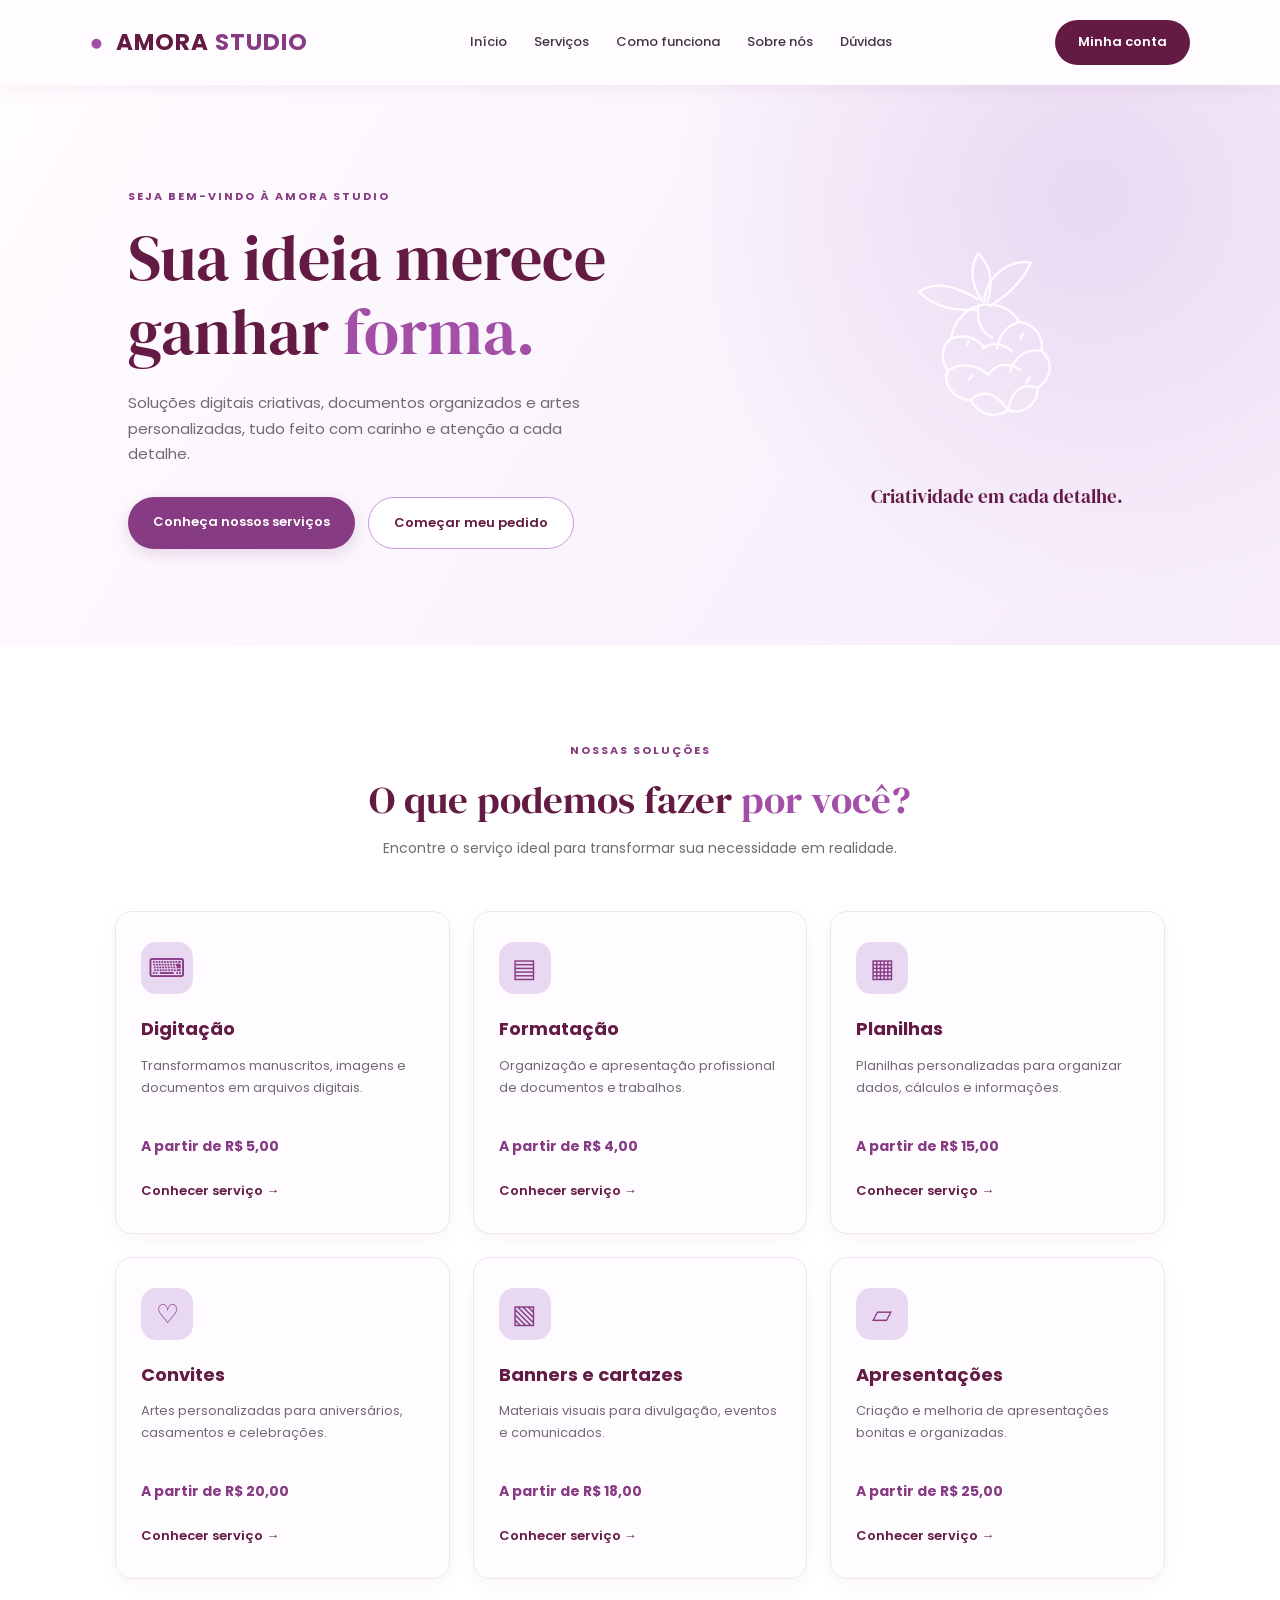
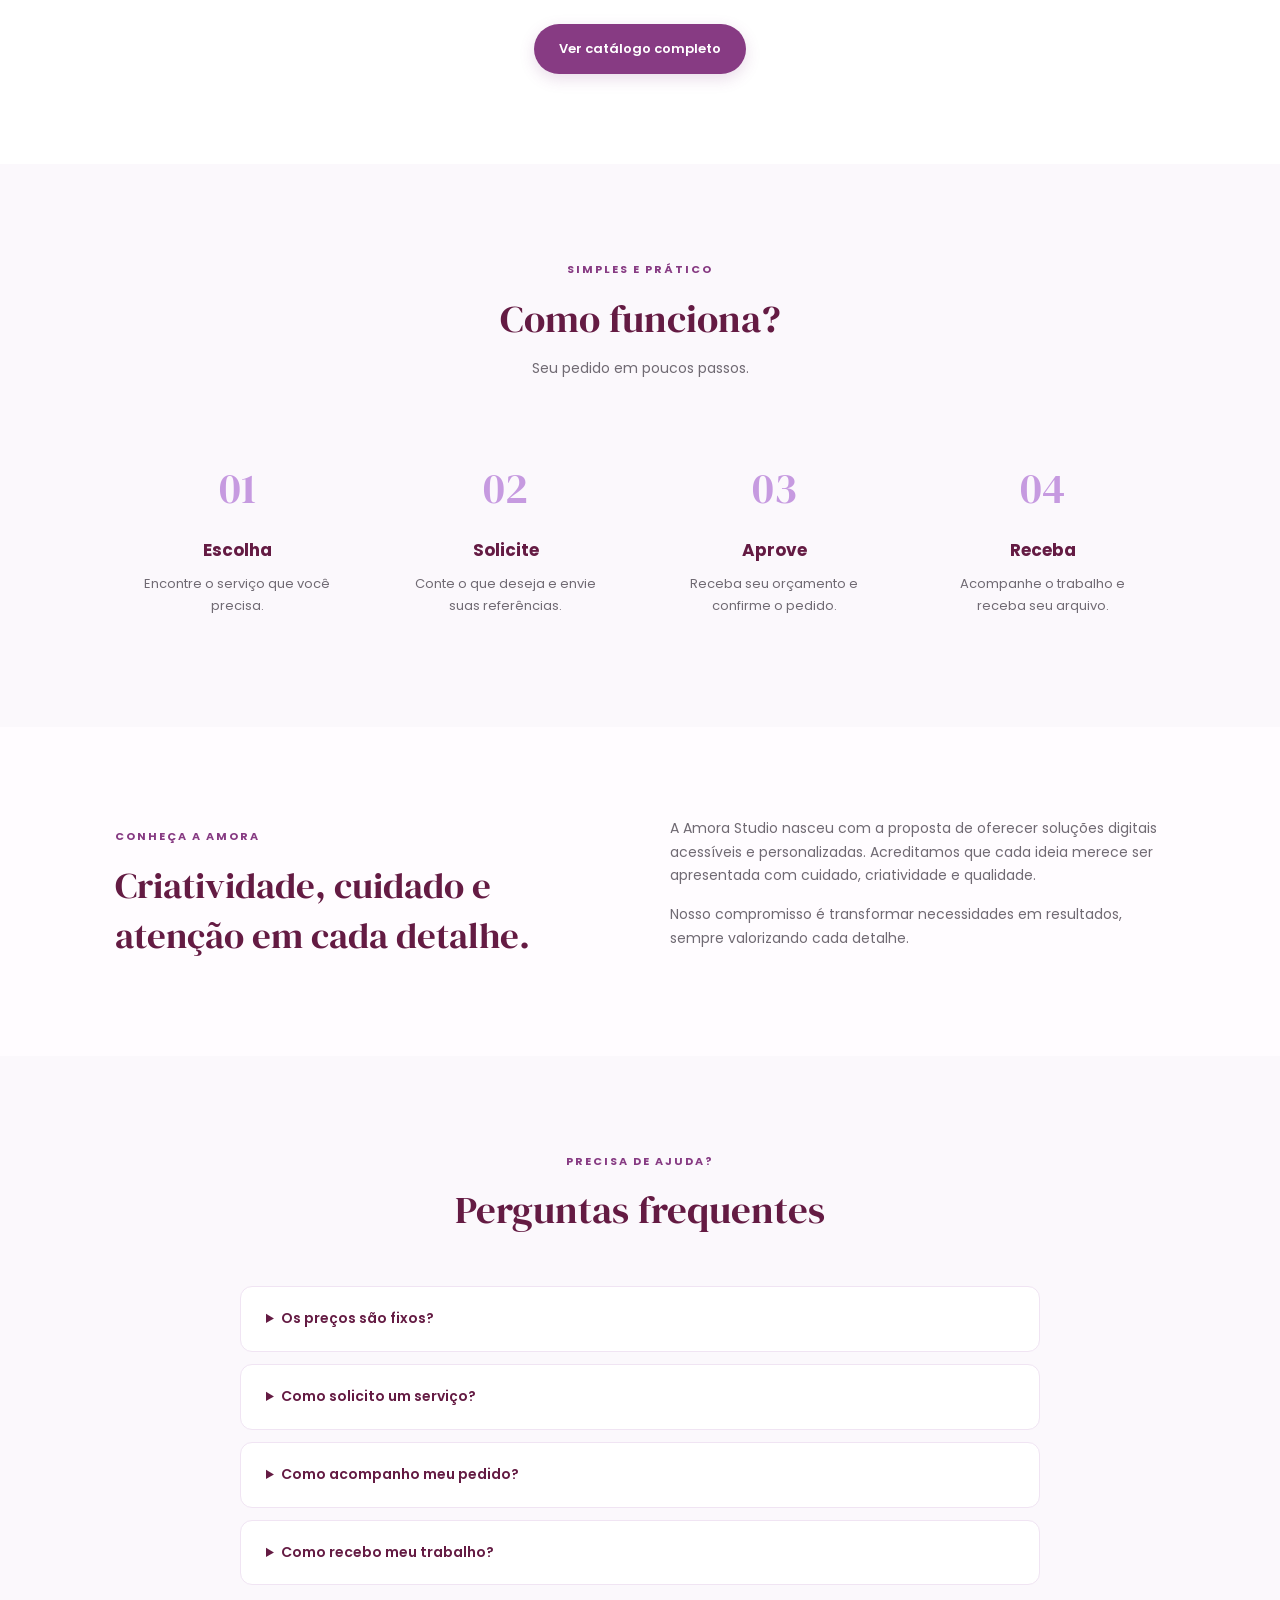
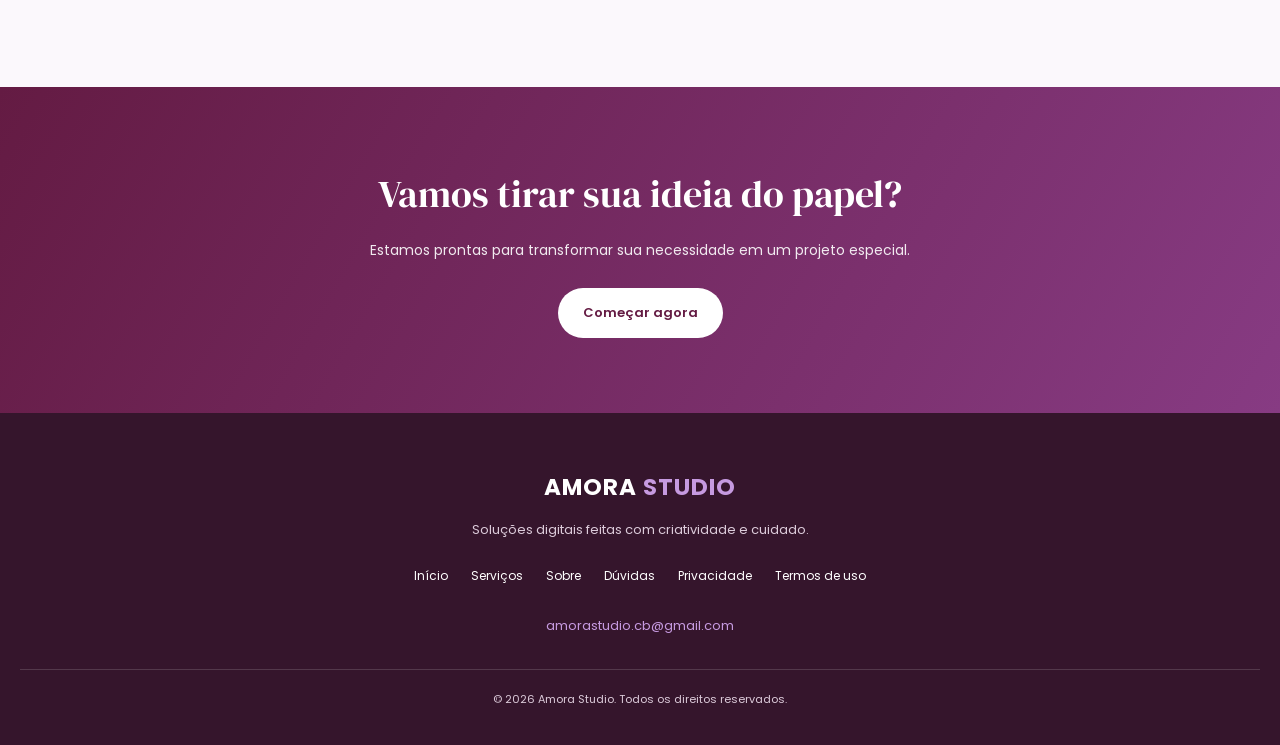
==== index.html @ f1bffef6 "Update index.html" ====
<!DOCTYPE html>
<html lang="pt-BR">
<head>
    <meta charset="UTF-8">
    <meta name="viewport" content="width=device-width, initial-scale=1.0">
    <meta name="description" content="Amora Studio: serviços digitais, digitação, planilhas, convites e design personalizado.">
    <title>Amora Studio | Sua ideia merece ganhar forma</title>
    <link rel="stylesheet" href="style.css">
    <link rel="preconnect" href="https://fonts.googleapis.com">
    <link href="https://fonts.googleapis.com/css2?family=DM+Serif+Display&family=Poppins:wght@300;400;500;600;700&display=swap" rel="stylesheet">
</head>

<body>

<header class="header">
    <a href="#inicio" class="logo">
        <span class="logo-icon">●</span>
        AMORA <span>STUDIO</span>
    </a>

    <nav class="menu">
        <a href="#inicio">Início</a>
        <a href="#servicos">Serviços</a>
        <a href="#como-funciona">Como funciona</a>
        <a href="#sobre">Sobre nós</a>
        <a href="#faq">Dúvidas</a>
    </nav>

    <a href="login.html" class="btn-login">Minha conta</a>
</header>

<main>

<section class="hero" id="inicio">
    <div class="hero-content">
        <span class="tag">SEJA BEM-VINDO À AMORA STUDIO</span>

        <h1>Sua ideia merece <br>ganhar <span>forma.</span></h1>

        <p>
            Soluções digitais criativas, documentos organizados
            e artes personalizadas, tudo feito com carinho
            e atenção a cada detalhe.
        </p>

        <div class="hero-buttons">
            <a href="#servicos" class="btn-primary">Conheça nossos serviços</a>
            <a href="cadastro.html" class="btn-secondary">Começar meu pedido</a>
        </div>
    </div>

    <div class="hero-decoration">
        <div class="amora-symbol">
            <svg
                viewBox="0 0 240 200"
                xmlns="http://www.w3.org/2000/svg"
                role="img"
                aria-label="Contorno elegante de uma amora"
            >
                <g
                    transform="rotate(-13 120 100)"
                    fill="none"
                    stroke="#FFFCFF"
                    stroke-width="2.2"
                    stroke-linecap="round"
                    stroke-linejoin="round"
                >
                    <!-- Folhas -->
                    <path d="M112 55 C91 36 76 29 58 35 C68 52 85 61 108 64"/>
                    <path d="M118 54 C130 32 151 25 169 32 C157 48 140 58 121 64"/>
                    <path d="M115 57 C108 38 111 22 122 12 C132 29 129 44 120 59"/>

                    <!-- Cabinho -->
                    <path d="M117 59 C120 51 122 46 127 41"/>

                    <!-- Contorno da amora -->
                    <path d="
                        M111 61
                        C96 62 83 72 78 86
                        C68 90 63 103 68 115
                        C59 128 69 144 83 148
                        C87 163 102 171 116 165
                        C128 174 146 165 148 151
                        C164 145 169 129 160 117
                        C166 102 157 89 145 85
                        C141 70 127 61 111 61
                        Z
                    "/>

                    <!-- Divisões das frutinhas -->
                    <path d="M111 61 C105 75 107 86 117 94"/>
                    <path d="M78 86 C91 84 102 91 108 102"/>
                    <path d="M145 85 C132 86 123 94 119 105"/>
                    <path d="M68 115 C83 110 97 116 105 128"/>
                    <path d="M160 117 C145 111 132 118 126 130"/>
                    <path d="M83 148 C96 140 108 145 116 165"/>
                    <path d="M148 151 C136 142 124 147 116 165"/>
                    <path d="M105 102 C115 98 126 101 132 111"/>
                    <path d="M105 128 C114 119 126 120 136 130"/>

                    <!-- Pequenos detalhes -->
                    <path d="M91 96 L94 92"/>
                    <path d="M143 101 L146 97"/>
                    <path d="M86 128 L90 125"/>
                    <path d="M139 143 L143 139"/>
                </g>
            </svg>
        </div>

        <div class="decoration-text">
            Criatividade em cada detalhe.
        </div>
    </div>
</section>

<section class="services section" id="servicos">
    <div class="section-heading">
        <span class="tag">NOSSAS SOLUÇÕES</span>
        <h2>O que podemos fazer <span>por você?</span></h2>
        <p>Encontre o serviço ideal para transformar sua necessidade em realidade.</p>
    </div>

    <div class="service-grid">

        <article class="service-card">
            <div class="service-icon">⌨</div>
            <h3>Digitação</h3>
            <p>Transformamos manuscritos, imagens e documentos em arquivos digitais.</p>
            <strong>A partir de R$ 5,00</strong>
            <a href="servicos.html">Conhecer serviço →</a>
        </article>

        <article class="service-card">
            <div class="service-icon">▤</div>
            <h3>Formatação</h3>
            <p>Organização e apresentação profissional de documentos e trabalhos.</p>
            <strong>A partir de R$ 4,00</strong>
            <a href="servicos.html">Conhecer serviço →</a>
        </article>

        <article class="service-card">
            <div class="service-icon">▦</div>
            <h3>Planilhas</h3>
            <p>Planilhas personalizadas para organizar dados, cálculos e informações.</p>
            <strong>A partir de R$ 15,00</strong>
            <a href="servicos.html">Conhecer serviço →</a>
        </article>

        <article class="service-card">
            <div class="service-icon">♡</div>
            <h3>Convites</h3>
            <p>Artes personalizadas para aniversários, casamentos e celebrações.</p>
            <strong>A partir de R$ 20,00</strong>
            <a href="servicos.html">Conhecer serviço →</a>
        </article>

        <article class="service-card">
            <div class="service-icon">▧</div>
            <h3>Banners e cartazes</h3>
            <p>Materiais visuais para divulgação, eventos e comunicados.</p>
            <strong>A partir de R$ 18,00</strong>
            <a href="servicos.html">Conhecer serviço →</a>
        </article>

        <article class="service-card">
            <div class="service-icon">▱</div>
            <h3>Apresentações</h3>
            <p>Criação e melhoria de apresentações bonitas e organizadas.</p>
            <strong>A partir de R$ 25,00</strong>
            <a href="servicos.html">Conhecer serviço →</a>
        </article>

    </div>

    <div class="center">
        <a href="servicos.html" class="btn-primary">Ver catálogo completo</a>
    </div>
</section>

<section class="how section" id="como-funciona">
    <div class="section-heading">
        <span class="tag">SIMPLES E PRÁTICO</span>
        <h2>Como funciona?</h2>
        <p>Seu pedido em poucos passos.</p>
    </div>

    <div class="steps">
        <div class="step">
            <span>01</span>
            <h3>Escolha</h3>
            <p>Encontre o serviço que você precisa.</p>
        </div>

        <div class="step">
            <span>02</span>
            <h3>Solicite</h3>
            <p>Conte o que deseja e envie suas referências.</p>
        </div>

        <div class="step">
            <span>03</span>
            <h3>Aprove</h3>
            <p>Receba seu orçamento e confirme o pedido.</p>
        </div>

        <div class="step">
            <span>04</span>
            <h3>Receba</h3>
            <p>Acompanhe o trabalho e receba seu arquivo.</p>
        </div>
    </div>
</section>

<section class="about section" id="sobre">
    <div>
        <span class="tag">CONHEÇA A AMORA</span>
        <h2>Criatividade, cuidado e atenção em cada detalhe.</h2>
    </div>

    <div>
        <p>
            A Amora Studio nasceu com a proposta de oferecer
            soluções digitais acessíveis e personalizadas.
            Acreditamos que cada ideia merece ser apresentada
            com cuidado, criatividade e qualidade.
        </p>
        <p>
            Nosso compromisso é transformar necessidades
            em resultados, sempre valorizando cada detalhe.
        </p>
    </div>
</section>

<section class="faq section" id="faq">
    <div class="section-heading">
        <span class="tag">PRECISA DE AJUDA?</span>
        <h2>Perguntas frequentes</h2>
    </div>

    <details>
        <summary>Os preços são fixos?</summary>
        <p>Os preços apresentados são valores iniciais. O orçamento pode variar conforme a complexidade do serviço.</p>
    </details>

    <details>
        <summary>Como solicito um serviço?</summary>
        <p>Crie sua conta, escolha o serviço e preencha o formulário de solicitação.</p>
    </details>

    <details>
        <summary>Como acompanho meu pedido?</summary>
        <p>Você poderá acompanhar as atualizações pela área Minha conta.</p>
    </details>

    <details>
        <summary>Como recebo meu trabalho?</summary>
        <p>Os arquivos finais serão disponibilizados na sua área de pedidos.</p>
    </details>
</section>

<section class="final-cta">
    <h2>Vamos tirar sua ideia do papel?</h2>
    <p>Estamos prontas para transformar sua necessidade em um projeto especial.</p>
    <a href="cadastro.html" class="btn-light">Começar agora</a>
</section>

</main>

<footer class="footer">
    <a href="#inicio" class="logo">AMORA <span>STUDIO</span></a>

    <p>Soluções digitais feitas com criatividade e cuidado.</p>

    <div class="footer-links">
        <a href="#inicio">Início</a>
        <a href="#servicos">Serviços</a>
        <a href="#sobre">Sobre</a>
        <a href="#faq">Dúvidas</a>
        <a href="privacidade.html">Privacidade</a>
        <a href="termos.html">Termos de uso</a>
    </div>

    <a href="mailto:amorastudio.cb@gmail.com">
        amorastudio.cb@gmail.com
    </a>

    <p class="copyright">
        © <span id="year">2026</span> Amora Studio. Todos os direitos reservados.
    </p>
</footer>

<script src="script.js"></script>
</body>
</html>
---- style.css ----
/* =================================
   AMORA STUDIO - IDENTIDADE VISUAL
================================= */

:root {
    --vinho: #641B43;
    --roxo: #873B83;
    --roxo-vivo: #A34FA8;
    --lilas: #C69AE0;
    --lilas-claro: #E9D8F2;
    --branco: #FFFCFF;
    --cinza: #706A73;
    --texto: #403541;
    --fundo: #FBF8FC;
}

* {
    margin: 0;
    padding: 0;
    box-sizing: border-box;
}

html {
    scroll-behavior: smooth;
    scroll-padding-top: 90px;
}

body {
    font-family: 'Poppins', sans-serif;
    color: var(--texto);
    background: var(--branco);
    line-height: 1.7;
}

a {
    text-decoration: none;
    color: inherit;
}

button, a {
    transition: all 0.3s ease;
}

button, input {
    font-family: inherit;
}

/* CABEÇALHO */

.header {
    width: 100%;
    min-height: 85px;
    padding: 15px 7%;
    display: flex;
    justify-content: space-between;
    align-items: center;
    background: var(--branco);
    position: sticky;
    top: 0;
    z-index: 100;
    box-shadow: 0 3px 18px rgba(100, 27, 67, 0.06);
}

.logo {
    font-size: 23px;
    font-weight: 700;
    color: var(--vinho);
    letter-spacing: 1px;
    white-space: nowrap;
}

.logo span:last-child {
    color: var(--roxo);
}

.logo-icon {
    color: var(--roxo-vivo);
    margin-right: 5px;
}

.menu {
    display: flex;
    align-items: center;
    gap: 27px;
}

.menu a {
    font-size: 13px;
    font-weight: 500;
    color: var(--texto);
}

.menu a:hover {
    color: var(--roxo-vivo);
}

.btn-login {
    background: var(--vinho);
    color: white;
    padding: 11px 23px;
    border-radius: 30px;
    font-size: 13px;
    font-weight: 600;
}

.btn-login:hover {
    background: var(--roxo);
    transform: translateY(-2px);
}

/* BOTÕES */

.btn-primary,
.btn-secondary,
.btn-light {
    display: inline-block;
    padding: 14px 25px;
    border-radius: 30px;
    font-size: 13px;
    font-weight: 600;
}

.btn-primary {
    background: var(--roxo);
    color: white;
    box-shadow: 0 5px 15px rgba(135, 59, 131, 0.18);
}

.btn-primary:hover {
    background: var(--vinho);
    transform: translateY(-3px);
}

.btn-secondary {
    color: var(--vinho);
    border: 1px solid var(--lilas);
    background: white;
}

.btn-secondary:hover {
    background: var(--lilas-claro);
}

.btn-light {
    background: white;
    color: var(--vinho);
}

.btn-light:hover {
    background: var(--lilas-claro);
    transform: translateY(-3px);
}

/* BANNER PRINCIPAL */

.hero {
    min-height: 560px;
    padding: 90px 10%;
    display: flex;
    align-items: center;
    justify-content: space-between;
    gap: 50px;
    background:
        radial-gradient(circle at 85% 20%, #E9D8F2 0, transparent 35%),
        linear-gradient(120deg, #FFFCFF, #F6ECFA);
}

.hero-content {
    max-width: 600px;
}

.tag {
    display: inline-block;
    color: var(--roxo);
    font-size: 11px;
    font-weight: 700;
    letter-spacing: 2px;
    margin-bottom: 15px;
}

.hero h1 {
    font-family: 'DM Serif Display', serif;
    color: var(--vinho);
    font-size: clamp(43px, 5vw, 68px);
    line-height: 1.15;
    margin-bottom: 22px;
    font-weight: 400;
}

.hero h1 span,
.section-heading h2 span {
    color: var(--roxo-vivo);
}

.hero-content p {
    color: var(--cinza);
    font-size: 15px;
    max-width: 470px;
    margin-bottom: 30px;
}

.hero-buttons {
    display: flex;
    flex-wrap: wrap;
    gap: 13px;
}

/* ILUSTRAÇÃO DA AMORA */

.hero-decoration {
    width: 310px;
    min-height: 310px;
    display: flex;
    flex-direction: column;
    align-items: center;
    justify-content: center;
    gap: 12px;
    flex-shrink: 0;

    /* Sem bola, círculo ou fundo */
    background: none !important;
    background-color: transparent !important;
    background-image: none !important;
    box-shadow: none !important;
    border: none !important;
    border-radius: 0 !important;

    color: var(--vinho);
}

.amora-symbol {
    width: 250px;
    height: 250px;
    display: flex;
    align-items: center;
    justify-content: center;
    background: transparent !important;
    border: none !important;
    font-size: 0;
    line-height: 1;
}

.amora-symbol svg {
    display: block;
    width: 100%;
    height: 100%;
    overflow: visible;
}

.decoration-text {
    font-family: 'DM Serif Display', serif;
    font-size: 19px;
    color: var(--vinho);
    text-align: center;
}

/* SEÇÕES */

.section {
    padding: 90px 9%;
}

.section-heading {
    text-align: center;
    max-width: 650px;
    margin: 0 auto 50px;
}

.section-heading h2 {
    font-family: 'DM Serif Display', serif;
    font-size: 39px;
    color: var(--vinho);
    font-weight: 400;
    line-height: 1.3;
}

.section-heading p {
    color: var(--cinza);
    font-size: 14px;
    margin-top: 12px;
}

/* SERVIÇOS */

.services {
    background: white;
}

.service-grid {
    display: grid;
    grid-template-columns: repeat(3, 1fr);
    gap: 23px;
}

.service-card {
    padding: 30px 25px;
    border: 1px solid #F0E4F3;
    border-radius: 17px;
    background: var(--branco);
    box-shadow: 0 5px 20px rgba(100, 27, 67, 0.04);
    transition: 0.3s;
}

.service-card:hover {
    transform: translateY(-7px);
    border-color: var(--lilas);
    box-shadow: 0 12px 30px rgba(100, 27, 67, 0.10);
}

.service-icon {
    width: 52px;
    height: 52px;
    border-radius: 15px;
    background: var(--lilas-claro);
    color: var(--roxo);
    display: flex;
    align-items: center;
    justify-content: center;
    font-size: 26px;
    margin-bottom: 20px;
}

.service-card h3 {
    color: var(--vinho);
    font-size: 18px;
    margin-bottom: 10px;
}

.service-card p {
    font-size: 13px;
    color: var(--cinza);
    min-height: 65px;
    margin-bottom: 15px;
}

.service-card strong {
    display: block;
    color: var(--roxo);
    font-size: 14px;
    margin-bottom: 17px;
}

.service-card a {
    color: var(--vinho);
    font-size: 13px;
    font-weight: 600;
}

.service-card a:hover {
    color: var(--roxo-vivo);
}

.center {
    text-align: center;
    margin-top: 45px;
}

/* COMO FUNCIONA */

.how {
    background: var(--fundo);
}

.steps {
    display: grid;
    grid-template-columns: repeat(4, 1fr);
    gap: 25px;
}

.step {
    text-align: center;
    padding: 20px;
}

.step span {
    display: block;
    font-family: 'DM Serif Display', serif;
    font-size: 43px;
    color: var(--lilas);
    margin-bottom: 12px;
}

.step h3 {
    color: var(--vinho);
    margin-bottom: 8px;
    font-size: 17px;
}

.step p {
    color: var(--cinza);
    font-size: 13px;
}

/* SOBRE */

.about {
    display: grid;
    grid-template-columns: 1fr 1fr;
    gap: 60px;
    align-items: center;
}

.about h2 {
    font-family: 'DM Serif Display', serif;
    font-size: 37px;
    line-height: 1.35;
    font-weight: 400;
    color: var(--vinho);
}

.about p {
    color: var(--cinza);
    font-size: 14px;
    margin-bottom: 15px;
}

/* PERGUNTAS FREQUENTES */

.faq {
    background: var(--fundo);
}

.faq details {
    max-width: 800px;
    margin: 12px auto;
    padding: 20px 25px;
    background: white;
    border: 1px solid #F0E4F3;
    border-radius: 12px;
}

.faq summary {
    cursor: pointer;
    color: var(--vinho);
    font-weight: 600;
    font-size: 14px;
}

.faq details p {
    color: var(--cinza);
    font-size: 13px;
    margin-top: 15px;
}

/* CHAMADA FINAL */

.final-cta {
    text-align: center;
    padding: 75px 20px;
    background: linear-gradient(120deg, var(--vinho), var(--roxo));
    color: white;
}

.final-cta h2 {
    font-family: 'DM Serif Display', serif;
    font-size: 38px;
    font-weight: 400;
    margin-bottom: 12px;
}

.final-cta p {
    font-size: 14px;
    margin-bottom: 25px;
    opacity: 0.9;
}

/* RODAPÉ */

.footer {
    background: #35152C;
    color: white;
    text-align: center;
    padding: 55px 20px 25px;
}

.footer .logo {
    color: white;
}

.footer .logo span {
    color: var(--lilas);
}

.footer > p {
    color: #DCCBDA;
    font-size: 13px;
    margin: 12px 0;
}

.footer > a:not(.logo) {
    color: var(--lilas);
    font-size: 13px;
}

.footer-links {
    display: flex;
    justify-content: center;
    flex-wrap: wrap;
    gap: 23px;
    margin: 25px 0;
}

.footer-links a {
    font-size: 12px;
    color: white;
}

.footer-links a:hover {
    color: var(--lilas);
}

.footer .copyright {
    border-top: 1px solid rgba(255,255,255,0.15);
    padding-top: 20px;
    margin-top: 30px;
    font-size: 11px;
}

/* RESPONSIVIDADE */

@media (max-width: 1000px) {
    .header {
        padding: 15px 4%;
    }

    .menu {
        gap: 14px;
    }

    .menu a {
        font-size: 11px;
    }

    .hero {
        padding: 70px 6%;
    }

    .hero-decoration {
        width: 240px;
        min-height: 240px;
    }

    .amora-symbol {
        width: 210px;
        height: 210px;
    }

    .service-grid {
        grid-template-columns: repeat(2, 1fr);
    }
}

@media (max-width: 700px) {
    .header {
        flex-wrap: wrap;
        gap: 12px;
        justify-content: space-between;
    }

    .logo {
        font-size: 19px;
    }

    .menu {
        order: 3;
        width: 100%;
        overflow-x: auto;
        padding: 10px 0;
        gap: 20px;
    }

    .menu a {
        white-space: nowrap;
    }

    .btn-login {
        padding: 9px 15px;
        font-size: 11px;
    }

    .hero {
        flex-direction: column;
        text-align: center;
        padding: 65px 7%;
        gap: 45px;
    }

    .hero-content p {
        margin-left: auto;
        margin-right: auto;
    }

    .hero-buttons {
        justify-content: center;
    }

    .hero-decoration {
        width: 210px;
        min-height: 210px;
    }

    .amora-symbol {
        width: 185px;
        height: 185px;
    }

    .section {
        padding: 65px 6%;
    }

    .section-heading h2 {
        font-size: 31px;
    }

    .service-grid {
        grid-template-columns: 1fr;
    }

    .steps {
        grid-template-columns: repeat(2, 1fr);
        gap: 10px;
    }

    .about {
        grid-template-columns: 1fr;
        gap: 25px;
    }

    .about h2 {
        font-size: 31px;
    }

    .final-cta h2 {
        font-size: 30px;
    }
}

@media (max-width: 380px) {
    .steps {
        grid-template-columns: 1fr;
    }

    .hero-buttons a {
        width: 100%;
    }
}
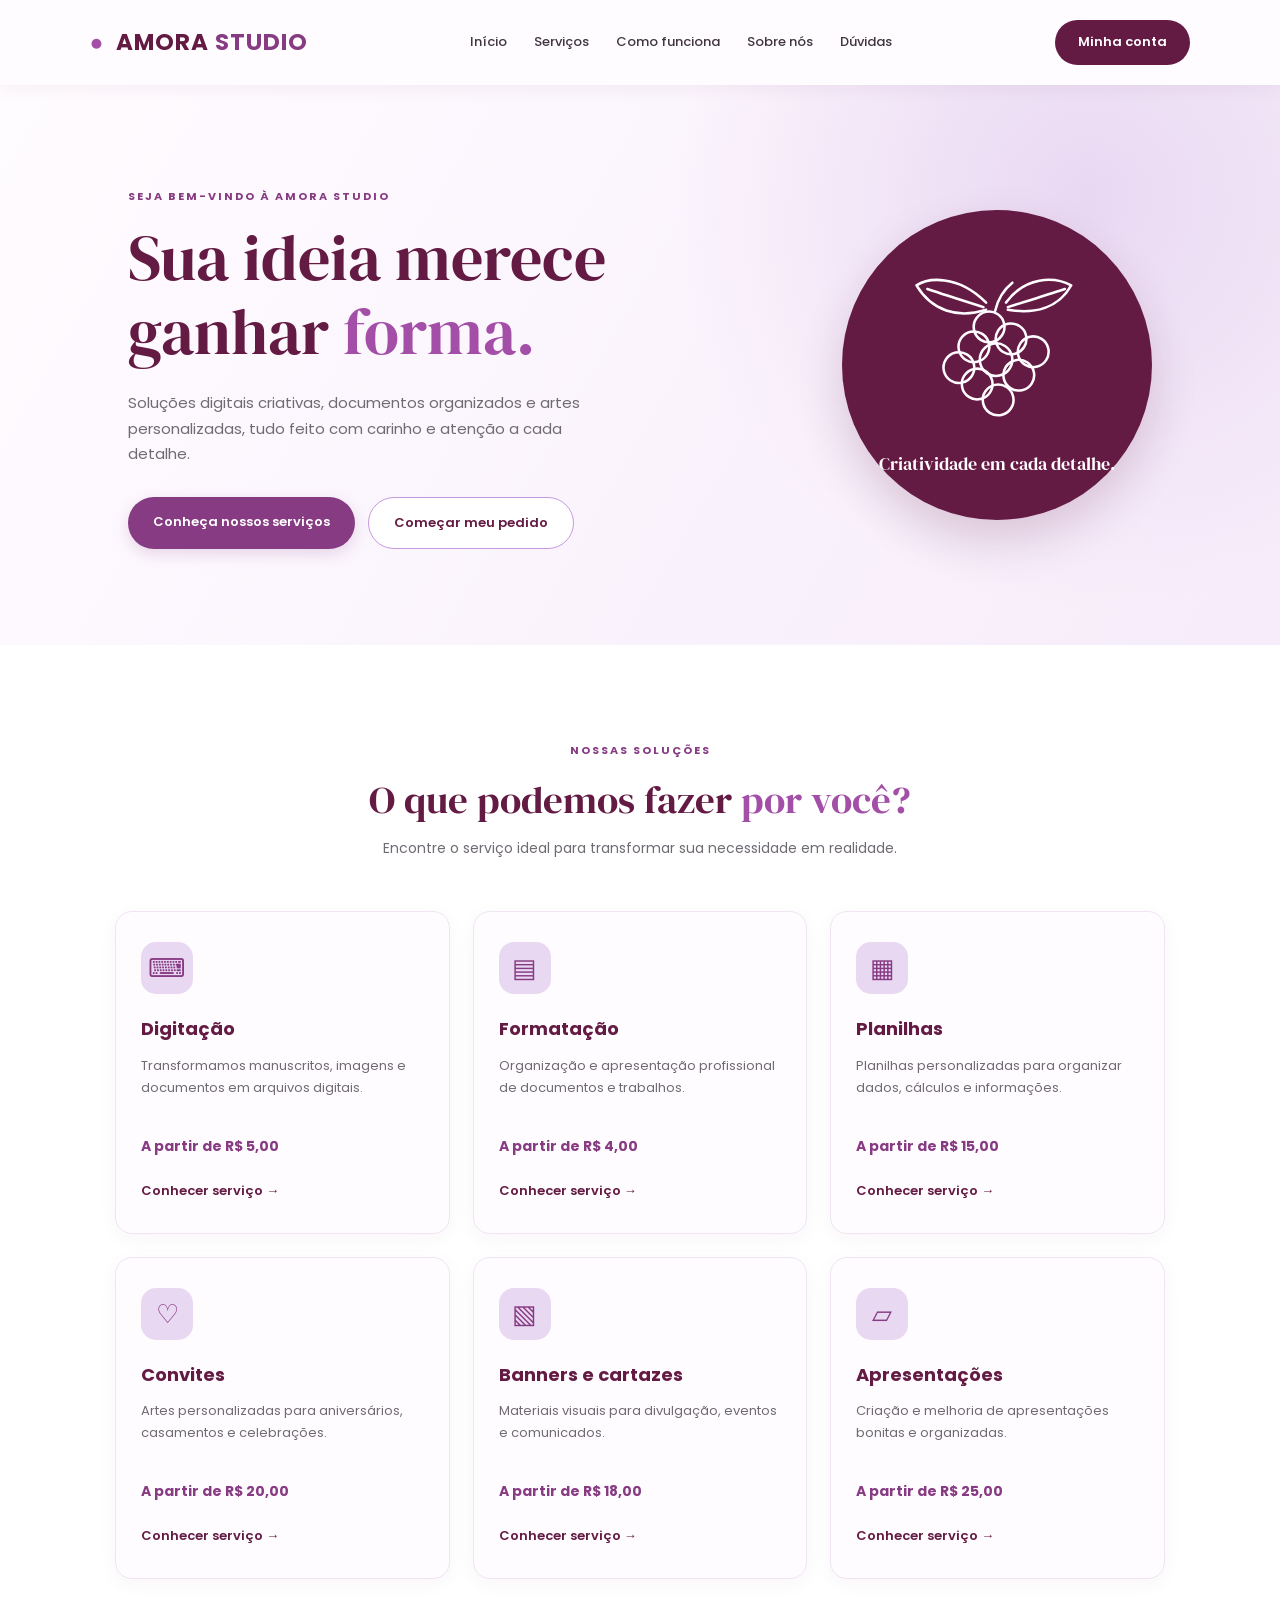
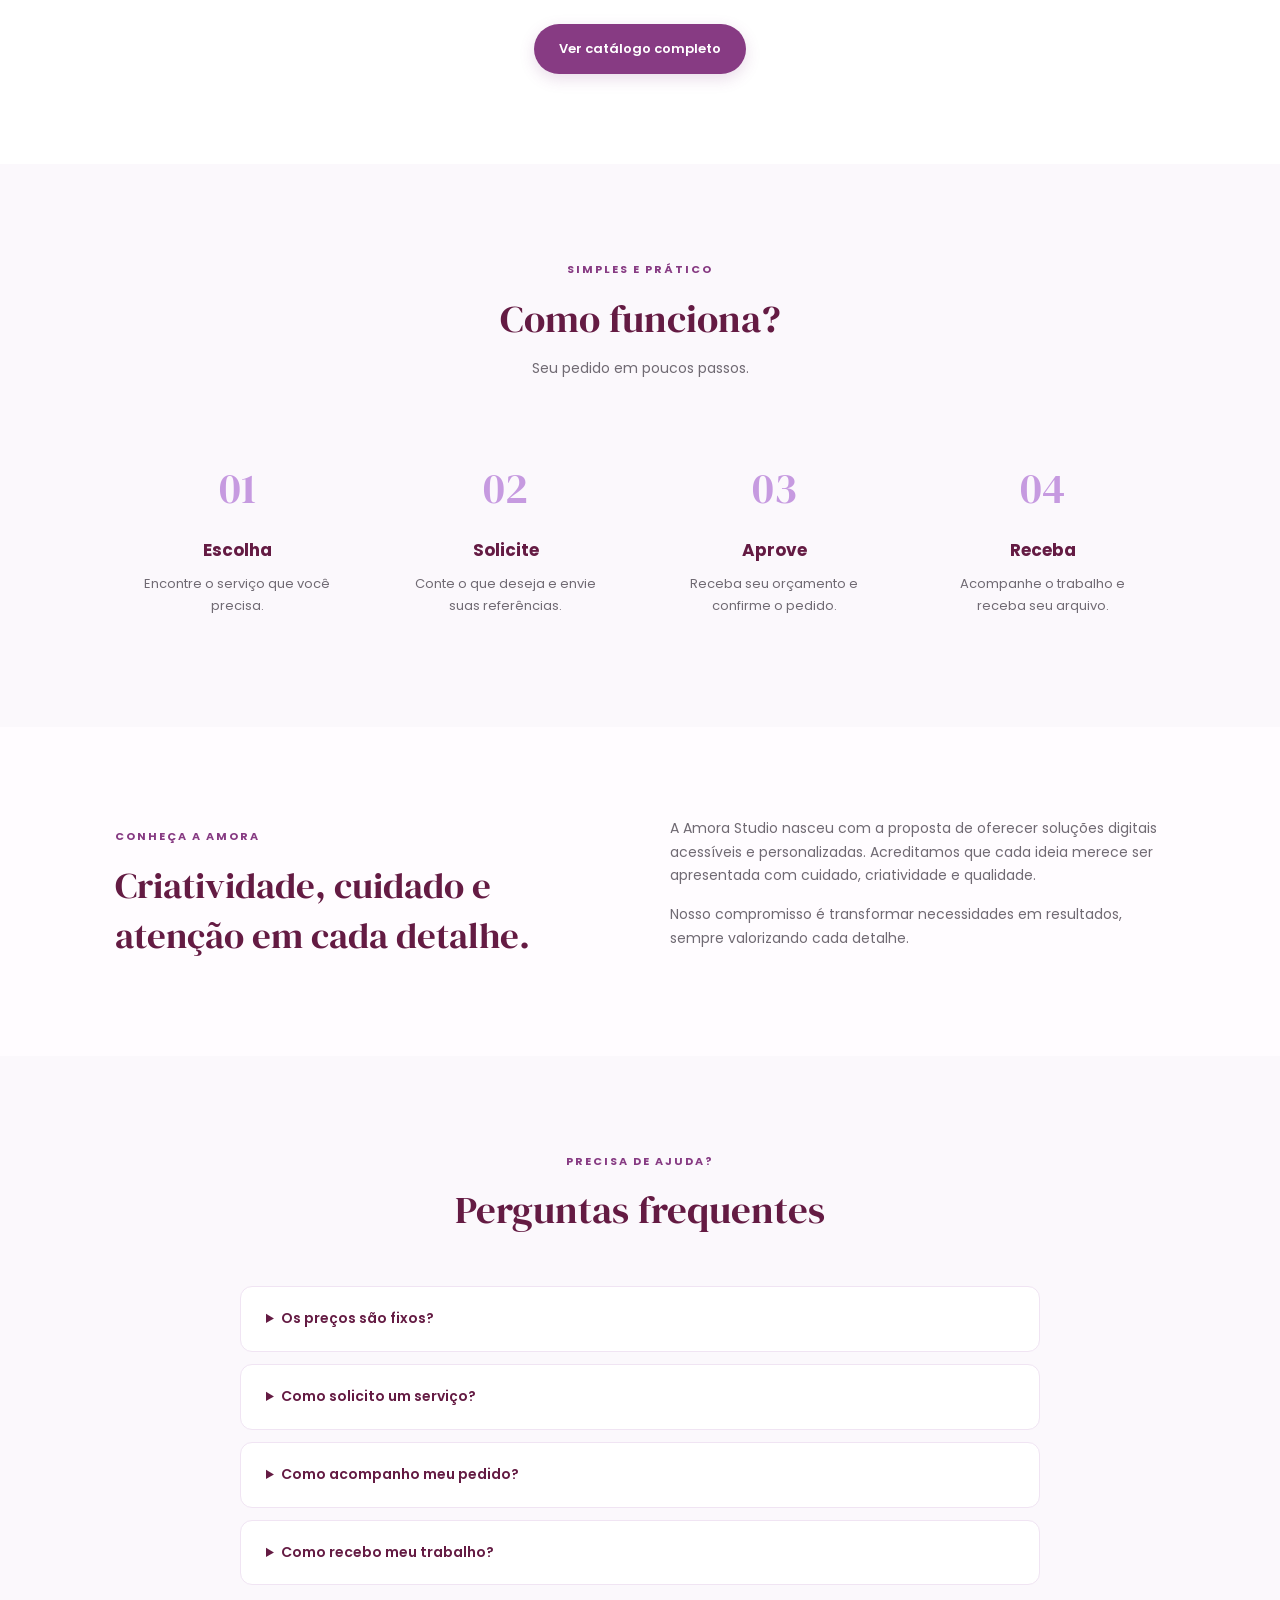
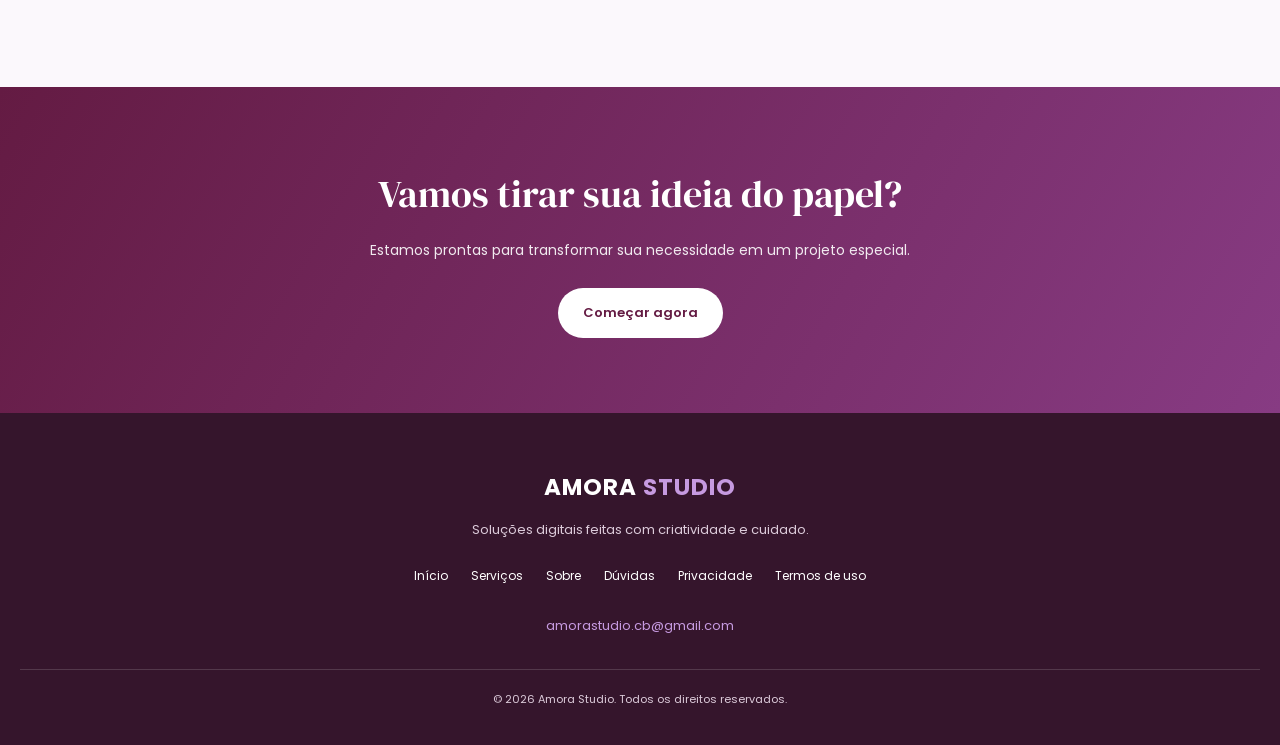
==== commit d4bde159: "Update index.html" ====
--- a/index.html
+++ b/index.html
@@ -6,8 +6,11 @@
     <meta name="viewport" content="width=device-width, initial-scale=1.0">
     <meta name="description" content="Amora Studio: serviços digitais, digitação, planilhas, convites e design personalizado.">
     <title>Amora Studio | Sua ideia merece ganhar forma</title>
+
     <link rel="stylesheet" href="style.css">
+
     <link rel="preconnect" href="https://fonts.googleapis.com">
+    <link rel="preconnect" href="https://fonts.gstatic.com" crossorigin>
     <link href="https://fonts.googleapis.com/css2?family=DM+Serif+Display&family=Poppins:wght@300;400;500;600;700&display=swap" rel="stylesheet">
 </head>
 
@@ -32,241 +35,233 @@
 
 <main>
 
-<section class="hero" id="inicio">
-    <div class="hero-content">
-        <span class="tag">SEJA BEM-VINDO À AMORA STUDIO</span>
-
-        <h1>Sua ideia merece <br>ganhar <span>forma.</span></h1>
-
-        <p>
-            Soluções digitais criativas, documentos organizados
-            e artes personalizadas, tudo feito com carinho
-            e atenção a cada detalhe.
-        </p>
-
-        <div class="hero-buttons">
-            <a href="#servicos" class="btn-primary">Conheça nossos serviços</a>
-            <a href="cadastro.html" class="btn-secondary">Começar meu pedido</a>
-        </div>
-    </div>
-
-    <div class="hero-decoration">
-        <div class="amora-symbol">
-            <svg
-                viewBox="0 0 240 200"
-                xmlns="http://www.w3.org/2000/svg"
-                role="img"
-                aria-label="Contorno elegante de uma amora"
-            >
-                <g
-                    transform="rotate(-13 120 100)"
-                    fill="none"
-                    stroke="#FFFCFF"
-                    stroke-width="2.2"
-                    stroke-linecap="round"
-                    stroke-linejoin="round"
+    <!-- INÍCIO -->
+    <section class="hero" id="inicio">
+        <div class="hero-content">
+            <span class="tag">SEJA BEM-VINDO À AMORA STUDIO</span>
+
+            <h1>Sua ideia merece <br>ganhar <span>forma.</span></h1>
+
+            <p>
+                Soluções digitais criativas, documentos organizados
+                e artes personalizadas, tudo feito com carinho
+                e atenção a cada detalhe.
+            </p>
+
+            <div class="hero-buttons">
+                <a href="#servicos" class="btn-primary">Conheça nossos serviços</a>
+                <a href="cadastro.html" class="btn-secondary">Começar meu pedido</a>
+            </div>
+        </div>
+
+        <div class="hero-decoration">
+            <div class="amora-symbol">
+                <svg
+                    viewBox="0 0 240 210"
+                    xmlns="http://www.w3.org/2000/svg"
+                    role="img"
+                    aria-label="Símbolo de uma amora"
                 >
-                    <!-- Folhas -->
-                    <path d="M112 55 C91 36 76 29 58 35 C68 52 85 61 108 64"/>
-                    <path d="M118 54 C130 32 151 25 169 32 C157 48 140 58 121 64"/>
-                    <path d="M115 57 C108 38 111 22 122 12 C132 29 129 44 120 59"/>
-
-                    <!-- Cabinho -->
-                    <path d="M117 59 C120 51 122 46 127 41"/>
-
-                    <!-- Contorno da amora -->
-                    <path d="
-                        M111 61
-                        C96 62 83 72 78 86
-                        C68 90 63 103 68 115
-                        C59 128 69 144 83 148
-                        C87 163 102 171 116 165
-                        C128 174 146 165 148 151
-                        C164 145 169 129 160 117
-                        C166 102 157 89 145 85
-                        C141 70 127 61 111 61
-                        Z
-                    "/>
-
-                    <!-- Divisões das frutinhas -->
-                    <path d="M111 61 C105 75 107 86 117 94"/>
-                    <path d="M78 86 C91 84 102 91 108 102"/>
-                    <path d="M145 85 C132 86 123 94 119 105"/>
-                    <path d="M68 115 C83 110 97 116 105 128"/>
-                    <path d="M160 117 C145 111 132 118 126 130"/>
-                    <path d="M83 148 C96 140 108 145 116 165"/>
-                    <path d="M148 151 C136 142 124 147 116 165"/>
-                    <path d="M105 102 C115 98 126 101 132 111"/>
-                    <path d="M105 128 C114 119 126 120 136 130"/>
-
-                    <!-- Pequenos detalhes -->
-                    <path d="M91 96 L94 92"/>
-                    <path d="M143 101 L146 97"/>
-                    <path d="M86 128 L90 125"/>
-                    <path d="M139 143 L143 139"/>
-                </g>
-            </svg>
-        </div>
-
-        <div class="decoration-text">
-            Criatividade em cada detalhe.
-        </div>
-    </div>
-</section>
-
-<section class="services section" id="servicos">
-    <div class="section-heading">
-        <span class="tag">NOSSAS SOLUÇÕES</span>
-        <h2>O que podemos fazer <span>por você?</span></h2>
-        <p>Encontre o serviço ideal para transformar sua necessidade em realidade.</p>
-    </div>
-
-    <div class="service-grid">
-
-        <article class="service-card">
-            <div class="service-icon">⌨</div>
-            <h3>Digitação</h3>
-            <p>Transformamos manuscritos, imagens e documentos em arquivos digitais.</p>
-            <strong>A partir de R$ 5,00</strong>
-            <a href="servicos.html">Conhecer serviço →</a>
-        </article>
-
-        <article class="service-card">
-            <div class="service-icon">▤</div>
-            <h3>Formatação</h3>
-            <p>Organização e apresentação profissional de documentos e trabalhos.</p>
-            <strong>A partir de R$ 4,00</strong>
-            <a href="servicos.html">Conhecer serviço →</a>
-        </article>
-
-        <article class="service-card">
-            <div class="service-icon">▦</div>
-            <h3>Planilhas</h3>
-            <p>Planilhas personalizadas para organizar dados, cálculos e informações.</p>
-            <strong>A partir de R$ 15,00</strong>
-            <a href="servicos.html">Conhecer serviço →</a>
-        </article>
-
-        <article class="service-card">
-            <div class="service-icon">♡</div>
-            <h3>Convites</h3>
-            <p>Artes personalizadas para aniversários, casamentos e celebrações.</p>
-            <strong>A partir de R$ 20,00</strong>
-            <a href="servicos.html">Conhecer serviço →</a>
-        </article>
-
-        <article class="service-card">
-            <div class="service-icon">▧</div>
-            <h3>Banners e cartazes</h3>
-            <p>Materiais visuais para divulgação, eventos e comunicados.</p>
-            <strong>A partir de R$ 18,00</strong>
-            <a href="servicos.html">Conhecer serviço →</a>
-        </article>
-
-        <article class="service-card">
-            <div class="service-icon">▱</div>
-            <h3>Apresentações</h3>
-            <p>Criação e melhoria de apresentações bonitas e organizadas.</p>
-            <strong>A partir de R$ 25,00</strong>
-            <a href="servicos.html">Conhecer serviço →</a>
-        </article>
-
-    </div>
-
-    <div class="center">
-        <a href="servicos.html" class="btn-primary">Ver catálogo completo</a>
-    </div>
-</section>
-
-<section class="how section" id="como-funciona">
-    <div class="section-heading">
-        <span class="tag">SIMPLES E PRÁTICO</span>
-        <h2>Como funciona?</h2>
-        <p>Seu pedido em poucos passos.</p>
-    </div>
-
-    <div class="steps">
-        <div class="step">
-            <span>01</span>
-            <h3>Escolha</h3>
-            <p>Encontre o serviço que você precisa.</p>
-        </div>
-
-        <div class="step">
-            <span>02</span>
-            <h3>Solicite</h3>
-            <p>Conte o que deseja e envie suas referências.</p>
-        </div>
-
-        <div class="step">
-            <span>03</span>
-            <h3>Aprove</h3>
-            <p>Receba seu orçamento e confirme o pedido.</p>
-        </div>
-
-        <div class="step">
-            <span>04</span>
-            <h3>Receba</h3>
-            <p>Acompanhe o trabalho e receba seu arquivo.</p>
-        </div>
-    </div>
-</section>
-
-<section class="about section" id="sobre">
-    <div>
-        <span class="tag">CONHEÇA A AMORA</span>
-        <h2>Criatividade, cuidado e atenção em cada detalhe.</h2>
-    </div>
-
-    <div>
-        <p>
-            A Amora Studio nasceu com a proposta de oferecer
-            soluções digitais acessíveis e personalizadas.
-            Acreditamos que cada ideia merece ser apresentada
-            com cuidado, criatividade e qualidade.
-        </p>
-        <p>
-            Nosso compromisso é transformar necessidades
-            em resultados, sempre valorizando cada detalhe.
-        </p>
-    </div>
-</section>
-
-<section class="faq section" id="faq">
-    <div class="section-heading">
-        <span class="tag">PRECISA DE AJUDA?</span>
-        <h2>Perguntas frequentes</h2>
-    </div>
-
-    <details>
-        <summary>Os preços são fixos?</summary>
-        <p>Os preços apresentados são valores iniciais. O orçamento pode variar conforme a complexidade do serviço.</p>
-    </details>
-
-    <details>
-        <summary>Como solicito um serviço?</summary>
-        <p>Crie sua conta, escolha o serviço e preencha o formulário de solicitação.</p>
-    </details>
-
-    <details>
-        <summary>Como acompanho meu pedido?</summary>
-        <p>Você poderá acompanhar as atualizações pela área Minha conta.</p>
-    </details>
-
-    <details>
-        <summary>Como recebo meu trabalho?</summary>
-        <p>Os arquivos finais serão disponibilizados na sua área de pedidos.</p>
-    </details>
-</section>
-
-<section class="final-cta">
-    <h2>Vamos tirar sua ideia do papel?</h2>
-    <p>Estamos prontas para transformar sua necessidade em um projeto especial.</p>
-    <a href="cadastro.html" class="btn-light">Começar agora</a>
-</section>
+                    <g
+                        fill="none"
+                        stroke="#FFFCFF"
+                        stroke-width="2.8"
+                        stroke-linecap="round"
+                        stroke-linejoin="round"
+                    >
+                        <!-- Folha esquerda -->
+                        <path d="M108 57 C76 25 43 30 31 38 C48 66 76 75 108 65"/>
+                        <path d="M43 42 C64 49 83 55 105 62"/>
+
+                        <!-- Folha direita -->
+                        <path d="M130 57 C151 28 183 28 202 38 C188 63 162 70 132 65"/>
+                        <path d="M195 42 C174 49 151 56 132 62"/>
+
+                        <!-- Cabinho -->
+                        <path d="M118 66 C121 53 127 43 137 35"/>
+
+                        <!-- Gomos da amora -->
+                        <g transform="rotate(-12 120 125)">
+                            <circle cx="120" cy="83" r="17"/>
+                            <circle cx="99" cy="101" r="17"/>
+                            <circle cx="141" cy="101" r="17"/>
+                            <circle cx="78" cy="120" r="17"/>
+                            <circle cx="120" cy="120" r="18"/>
+                            <circle cx="162" cy="120" r="17"/>
+                            <circle cx="94" cy="142" r="17"/>
+                            <circle cx="141" cy="142" r="17"/>
+                            <circle cx="113" cy="164" r="17"/>
+                        </g>
+                    </g>
+                </svg>
+            </div>
+
+            <div class="decoration-text">
+                Criatividade em cada detalhe.
+            </div>
+        </div>
+    </section>
+
+    <!-- SERVIÇOS -->
+    <section class="services section" id="servicos">
+        <div class="section-heading">
+            <span class="tag">NOSSAS SOLUÇÕES</span>
+            <h2>O que podemos fazer <span>por você?</span></h2>
+            <p>Encontre o serviço ideal para transformar sua necessidade em realidade.</p>
+        </div>
+
+        <div class="service-grid">
+
+            <article class="service-card">
+                <div class="service-icon">⌨</div>
+                <h3>Digitação</h3>
+                <p>Transformamos manuscritos, imagens e documentos em arquivos digitais.</p>
+                <strong>A partir de R$ 5,00</strong>
+                <a href="servicos.html">Conhecer serviço →</a>
+            </article>
+
+            <article class="service-card">
+                <div class="service-icon">▤</div>
+                <h3>Formatação</h3>
+                <p>Organização e apresentação profissional de documentos e trabalhos.</p>
+                <strong>A partir de R$ 4,00</strong>
+                <a href="servicos.html">Conhecer serviço →</a>
+            </article>
+
+            <article class="service-card">
+                <div class="service-icon">▦</div>
+                <h3>Planilhas</h3>
+                <p>Planilhas personalizadas para organizar dados, cálculos e informações.</p>
+                <strong>A partir de R$ 15,00</strong>
+                <a href="servicos.html">Conhecer serviço →</a>
+            </article>
+
+            <article class="service-card">
+                <div class="service-icon">♡</div>
+                <h3>Convites</h3>
+                <p>Artes personalizadas para aniversários, casamentos e celebrações.</p>
+                <strong>A partir de R$ 20,00</strong>
+                <a href="servicos.html">Conhecer serviço →</a>
+            </article>
+
+            <article class="service-card">
+                <div class="service-icon">▧</div>
+                <h3>Banners e cartazes</h3>
+                <p>Materiais visuais para divulgação, eventos e comunicados.</p>
+                <strong>A partir de R$ 18,00</strong>
+                <a href="servicos.html">Conhecer serviço →</a>
+            </article>
+
+            <article class="service-card">
+                <div class="service-icon">▱</div>
+                <h3>Apresentações</h3>
+                <p>Criação e melhoria de apresentações bonitas e organizadas.</p>
+                <strong>A partir de R$ 25,00</strong>
+                <a href="servicos.html">Conhecer serviço →</a>
+            </article>
+
+        </div>
+
+        <div class="center">
+            <a href="servicos.html" class="btn-primary">Ver catálogo completo</a>
+        </div>
+    </section>
+
+    <!-- COMO FUNCIONA -->
+    <section class="how section" id="como-funciona">
+        <div class="section-heading">
+            <span class="tag">SIMPLES E PRÁTICO</span>
+            <h2>Como funciona?</h2>
+            <p>Seu pedido em poucos passos.</p>
+        </div>
+
+        <div class="steps">
+            <div class="step">
+                <span>01</span>
+                <h3>Escolha</h3>
+                <p>Encontre o serviço que você precisa.</p>
+            </div>
+
+            <div class="step">
+                <span>02</span>
+                <h3>Solicite</h3>
+                <p>Conte o que deseja e envie suas referências.</p>
+            </div>
+
+            <div class="step">
+                <span>03</span>
+                <h3>Aprove</h3>
+                <p>Receba seu orçamento e confirme o pedido.</p>
+            </div>
+
+            <div class="step">
+                <span>04</span>
+                <h3>Receba</h3>
+                <p>Acompanhe o trabalho e receba seu arquivo.</p>
+            </div>
+        </div>
+    </section>
+
+    <!-- SOBRE -->
+    <section class="about section" id="sobre">
+        <div>
+            <span class="tag">CONHEÇA A AMORA</span>
+            <h2>Criatividade, cuidado e atenção em cada detalhe.</h2>
+        </div>
+
+        <div>
+            <p>
+                A Amora Studio nasceu com a proposta de oferecer
+                soluções digitais acessíveis e personalizadas.
+                Acreditamos que cada ideia merece ser apresentada
+                com cuidado, criatividade e qualidade.
+            </p>
+
+            <p>
+                Nosso compromisso é transformar necessidades
+                em resultados, sempre valorizando cada detalhe.
+            </p>
+        </div>
+    </section>
+
+    <!-- PERGUNTAS FREQUENTES -->
+    <section class="faq section" id="faq">
+        <div class="section-heading">
+            <span class="tag">PRECISA DE AJUDA?</span>
+            <h2>Perguntas frequentes</h2>
+        </div>
+
+        <details>
+            <summary>Os preços são fixos?</summary>
+            <p>Os preços apresentados são valores iniciais. O orçamento pode variar conforme a complexidade do serviço.</p>
+        </details>
+
+        <details>
+            <summary>Como solicito um serviço?</summary>
+            <p>Crie sua conta, escolha o serviço e preencha o formulário de solicitação.</p>
+        </details>
+
+        <details>
+            <summary>Como acompanho meu pedido?</summary>
+            <p>Você poderá acompanhar as atualizações pela área Minha conta.</p>
+        </details>
+
+        <details>
+            <summary>Como recebo meu trabalho?</summary>
+            <p>Os arquivos finais serão disponibilizados na sua área de pedidos.</p>
+        </details>
+    </section>
+
+    <!-- CHAMADA FINAL -->
+    <section class="final-cta">
+        <h2>Vamos tirar sua ideia do papel?</h2>
+        <p>Estamos prontas para transformar sua necessidade em um projeto especial.</p>
+        <a href="cadastro.html" class="btn-light">Começar agora</a>
+    </section>
 
 </main>
 
+<!-- RODAPÉ -->
 <footer class="footer">
     <a href="#inicio" class="logo">AMORA <span>STUDIO</span></a>
 
@@ -291,5 +286,6 @@
 </footer>
 
 <script src="script.js"></script>
+
 </body>
 </html>
--- a/style.css
+++ b/style.css
@@ -210,35 +210,27 @@
 
 .hero-decoration {
     width: 310px;
+    height: 310px;
     min-height: 310px;
+    border-radius: 50%;
+    background: var(--vinho);
     display: flex;
     flex-direction: column;
     align-items: center;
     justify-content: center;
-    gap: 12px;
+    gap: 8px;
     flex-shrink: 0;
-
-    /* Sem bola, círculo ou fundo */
-    background: none !important;
-    background-color: transparent !important;
-    background-image: none !important;
-    box-shadow: none !important;
-    border: none !important;
-    border-radius: 0 !important;
-
-    color: var(--vinho);
+    color: var(--branco);
+    box-shadow: 0 20px 45px rgba(100, 27, 67, 0.18);
 }
 
 .amora-symbol {
-    width: 250px;
-    height: 250px;
+    width: 230px;
+    height: 190px;
     display: flex;
     align-items: center;
     justify-content: center;
-    background: transparent !important;
-    border: none !important;
-    font-size: 0;
-    line-height: 1;
+    background: transparent;
 }
 
 .amora-symbol svg {
@@ -250,9 +242,10 @@
 
 .decoration-text {
     font-family: 'DM Serif Display', serif;
-    font-size: 19px;
-    color: var(--vinho);
+    font-size: 18px;
+    color: var(--branco);
     text-align: center;
+    padding: 0 12px;
 }
 
 /* SEÇÕES */
@@ -537,13 +530,18 @@
     }
 
     .hero-decoration {
-        width: 240px;
-        min-height: 240px;
+        width: 270px;
+        height: 270px;
+        min-height: 270px;
     }
 
     .amora-symbol {
-        width: 210px;
-        height: 210px;
+        width: 205px;
+        height: 170px;
+    }
+
+    .decoration-text {
+        font-size: 16px;
     }
 
     .service-grid {
@@ -596,13 +594,18 @@
     }
 
     .hero-decoration {
-        width: 210px;
-        min-height: 210px;
+        width: 250px;
+        height: 250px;
+        min-height: 250px;
     }
 
     .amora-symbol {
-        width: 185px;
-        height: 185px;
+        width: 190px;
+        height: 155px;
+    }
+
+    .decoration-text {
+        font-size: 15px;
     }
 
     .section {
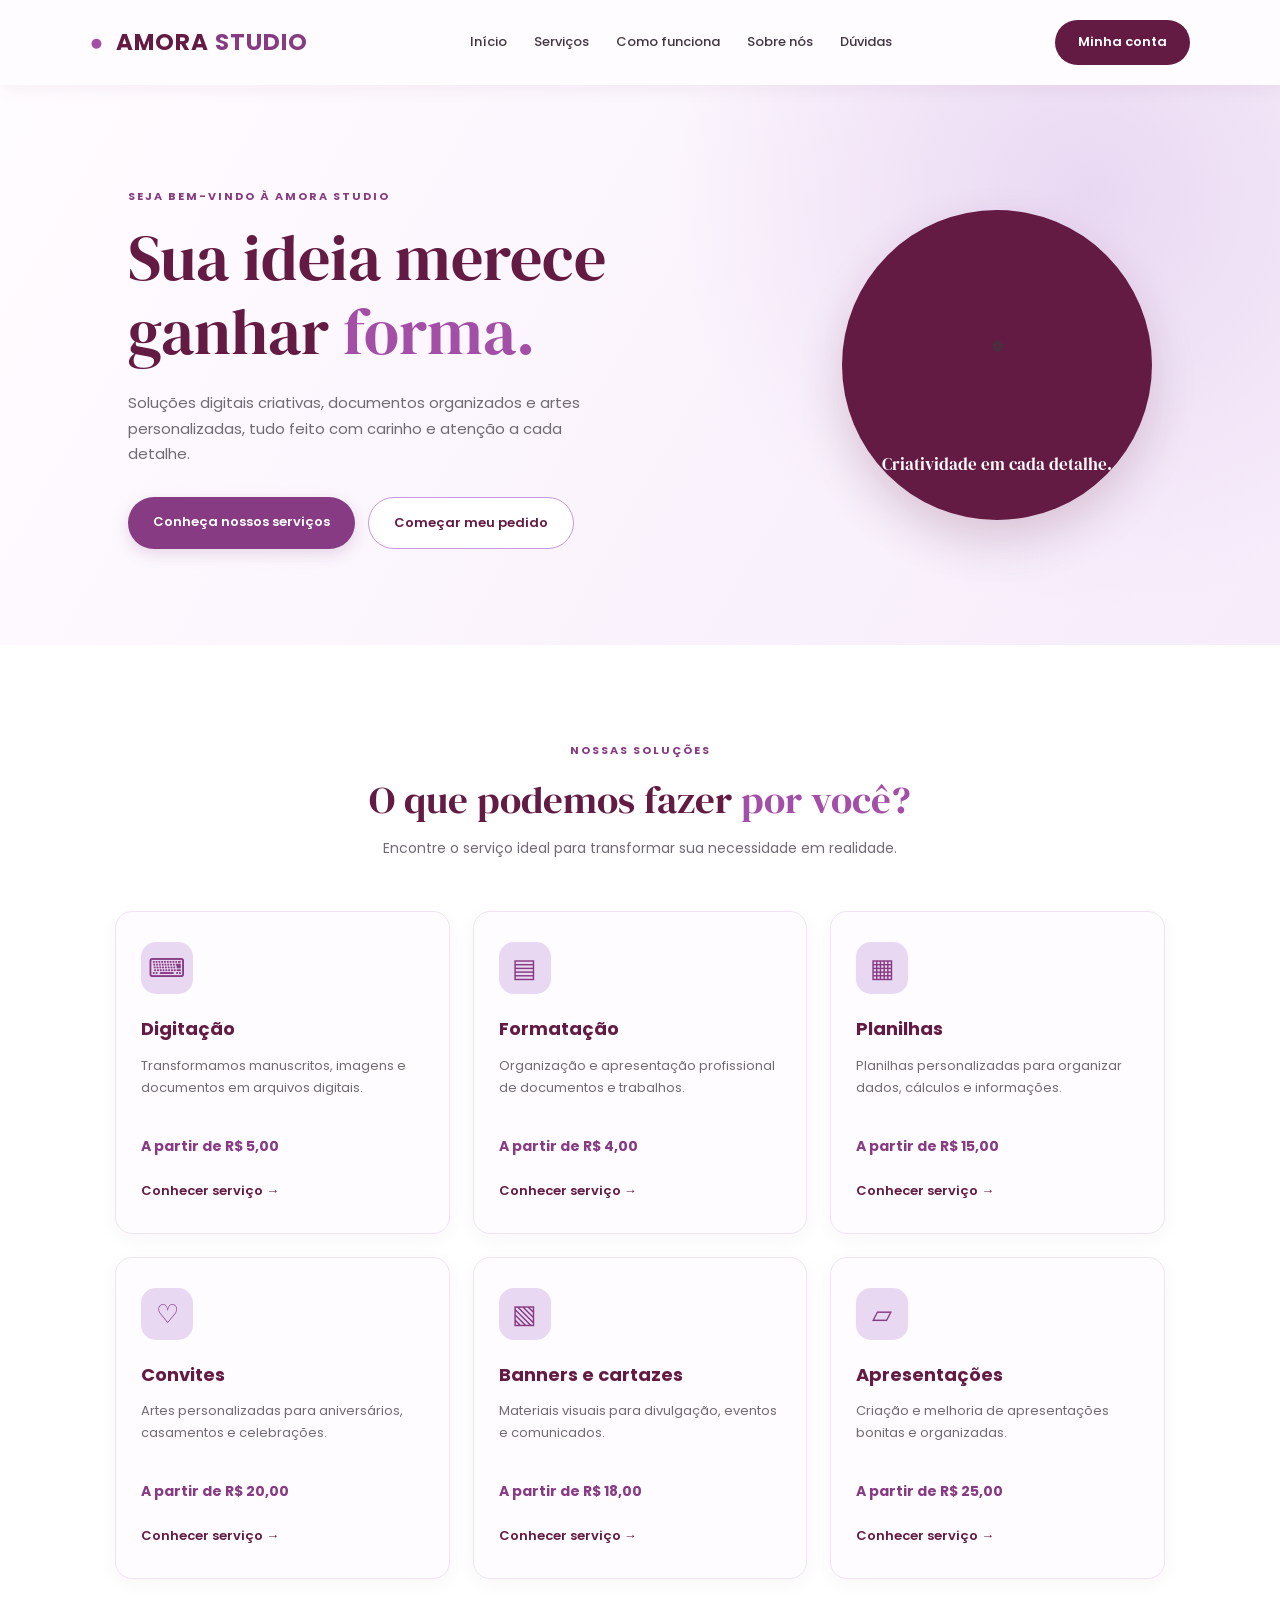
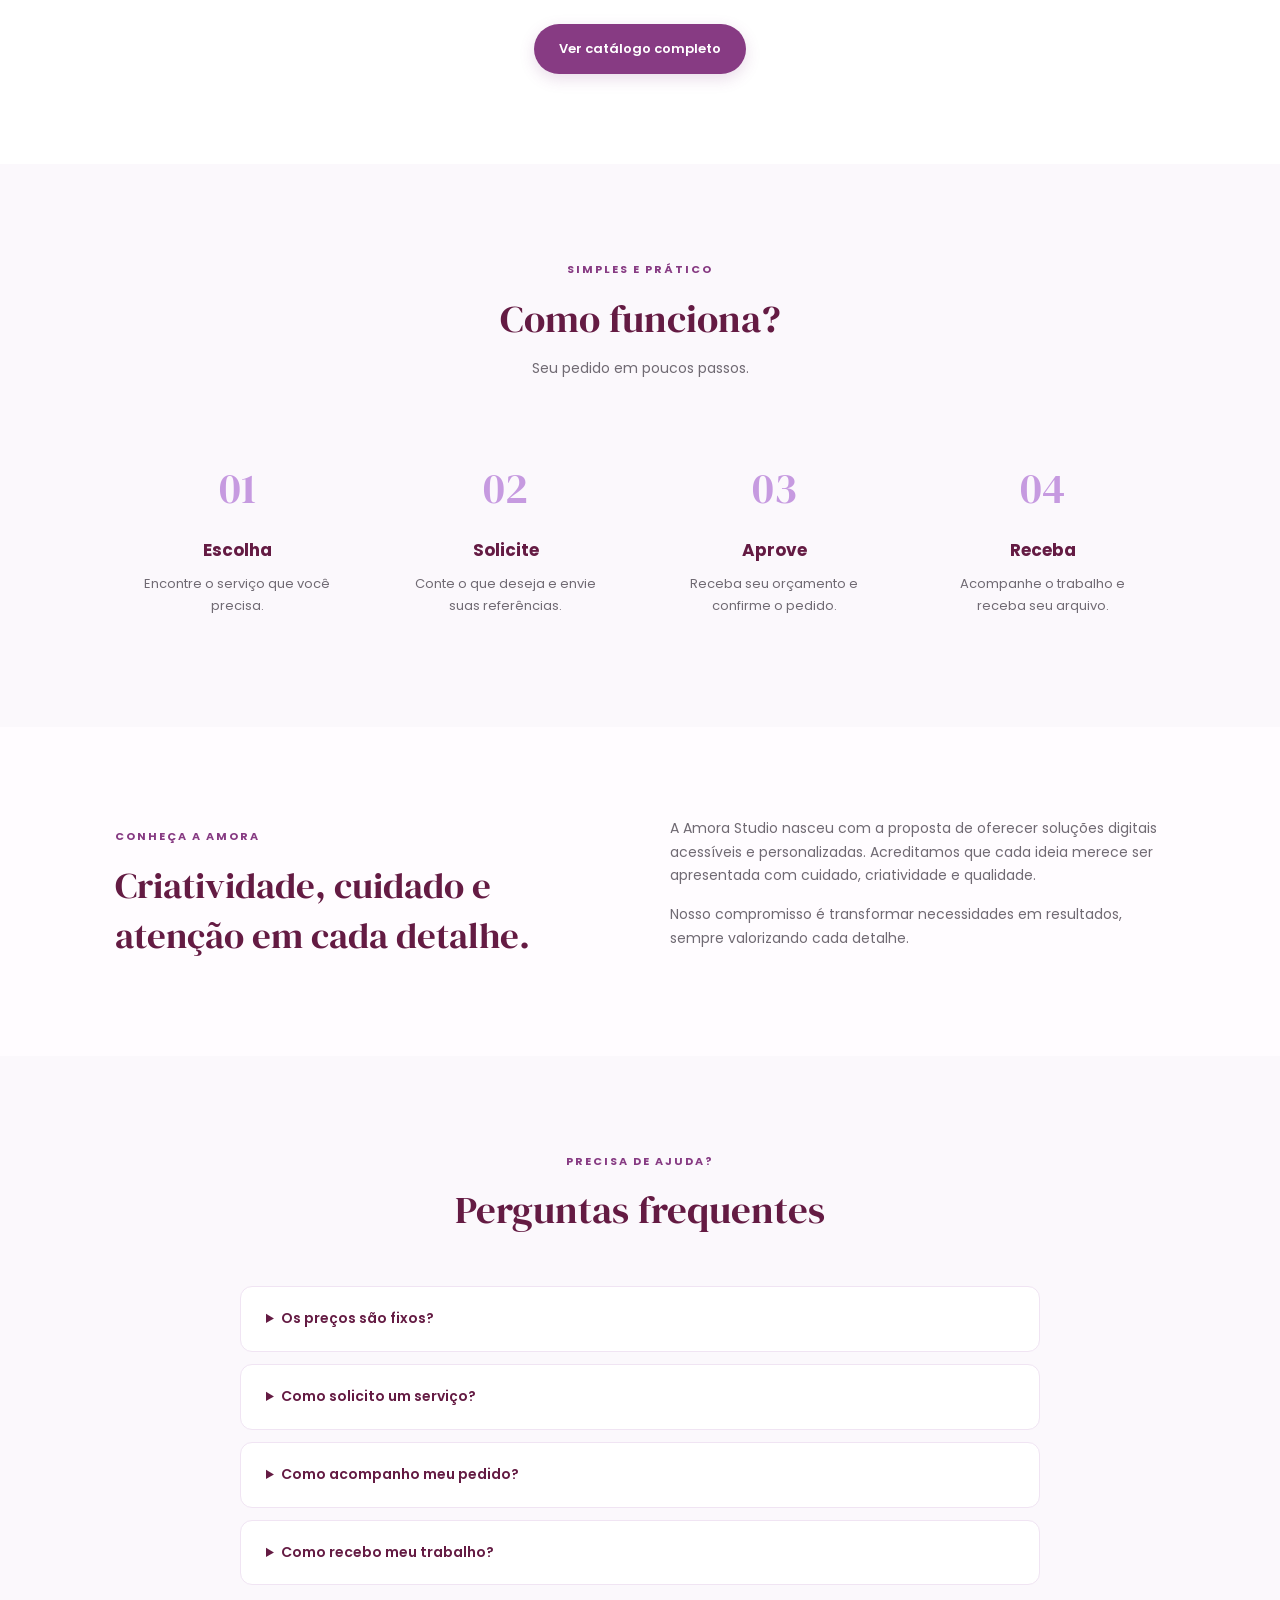
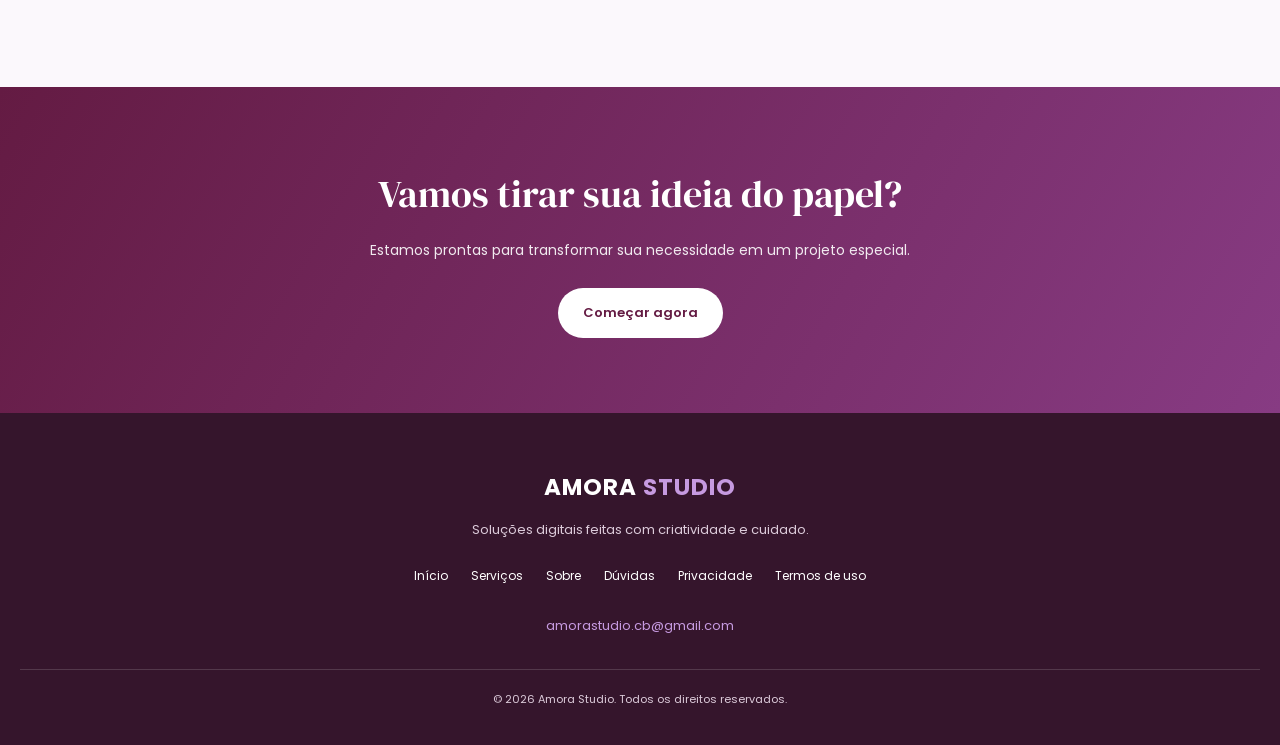
==== commit 9ba482a2: "Update index.html" ====
--- a/index.html
+++ b/index.html
@@ -55,50 +55,8 @@
         </div>
 
         <div class="hero-decoration">
-            <div class="amora-symbol">
-                <svg
-                    viewBox="0 0 240 210"
-                    xmlns="http://www.w3.org/2000/svg"
-                    role="img"
-                    aria-label="Símbolo de uma amora"
-                >
-                    <g
-                        fill="none"
-                        stroke="#FFFCFF"
-                        stroke-width="2.8"
-                        stroke-linecap="round"
-                        stroke-linejoin="round"
-                    >
-                        <!-- Folha esquerda -->
-                        <path d="M108 57 C76 25 43 30 31 38 C48 66 76 75 108 65"/>
-                        <path d="M43 42 C64 49 83 55 105 62"/>
-
-                        <!-- Folha direita -->
-                        <path d="M130 57 C151 28 183 28 202 38 C188 63 162 70 132 65"/>
-                        <path d="M195 42 C174 49 151 56 132 62"/>
-
-                        <!-- Cabinho -->
-                        <path d="M118 66 C121 53 127 43 137 35"/>
-
-                        <!-- Gomos da amora -->
-                        <g transform="rotate(-12 120 125)">
-                            <circle cx="120" cy="83" r="17"/>
-                            <circle cx="99" cy="101" r="17"/>
-                            <circle cx="141" cy="101" r="17"/>
-                            <circle cx="78" cy="120" r="17"/>
-                            <circle cx="120" cy="120" r="18"/>
-                            <circle cx="162" cy="120" r="17"/>
-                            <circle cx="94" cy="142" r="17"/>
-                            <circle cx="141" cy="142" r="17"/>
-                            <circle cx="113" cy="164" r="17"/>
-                        </g>
-                    </g>
-                </svg>
-            </div>
-
-            <div class="decoration-text">
-                Criatividade em cada detalhe.
-            </div>
+            <div class="amora-symbol" aria-label="Símbolo decorativo">❁</div>
+            <div class="decoration-text">Criatividade em cada detalhe.</div>
         </div>
     </section>
 
--- a/style.css
+++ b/style.css
@@ -38,11 +38,13 @@
     color: inherit;
 }
 
-button, a {
+button,
+a {
     transition: all 0.3s ease;
 }
 
-button, input {
+button,
+input {
     font-family: inherit;
 }
 
@@ -206,21 +208,21 @@
     gap: 13px;
 }
 
-/* ILUSTRAÇÃO DA AMORA */
+/* CÍRCULO E SÍMBOLO DA AMORA */
 
 .hero-decoration {
     width: 310px;
     height: 310px;
     min-height: 310px;
+    flex-shrink: 0;
     border-radius: 50%;
-    background: var(--vinho);
+    background-color: #641B43;
     display: flex;
     flex-direction: column;
     align-items: center;
     justify-content: center;
     gap: 8px;
-    flex-shrink: 0;
-    color: var(--branco);
+    padding: 25px;
     box-shadow: 0 20px 45px rgba(100, 27, 67, 0.18);
 }
 
@@ -242,10 +244,10 @@
 
 .decoration-text {
     font-family: 'DM Serif Display', serif;
-    font-size: 18px;
-    color: var(--branco);
+    font-size: 17px;
+    color: #FFFCFF;
     text-align: center;
-    padding: 0 12px;
+    white-space: nowrap;
 }
 
 /* SEÇÕES */
@@ -541,7 +543,7 @@
     }
 
     .decoration-text {
-        font-size: 16px;
+        font-size: 15px;
     }
 
     .service-grid {
@@ -605,7 +607,7 @@
     }
 
     .decoration-text {
-        font-size: 15px;
+        font-size: 13px;
     }
 
     .section {
@@ -647,4 +649,8 @@
     .hero-buttons a {
         width: 100%;
     }
-}
+
+    .decoration-text {
+        font-size: 12px;
+    }
+}
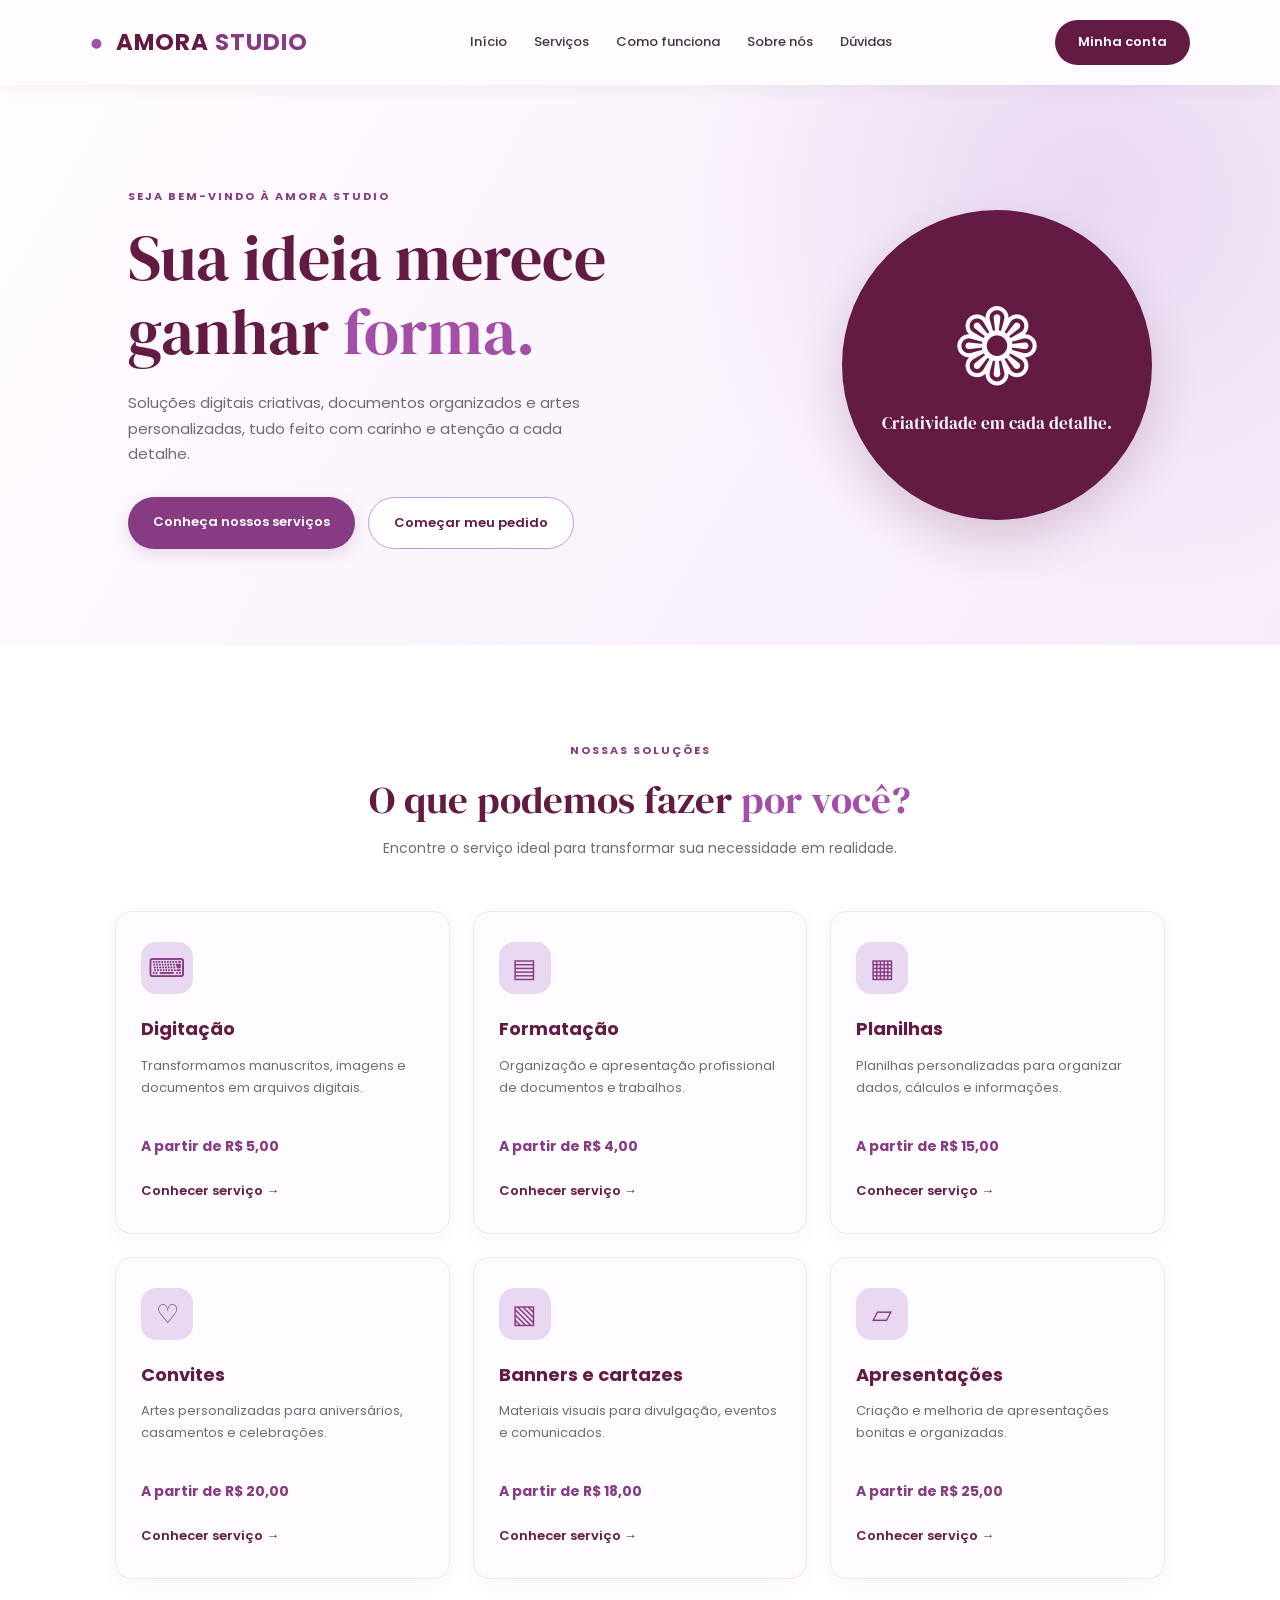
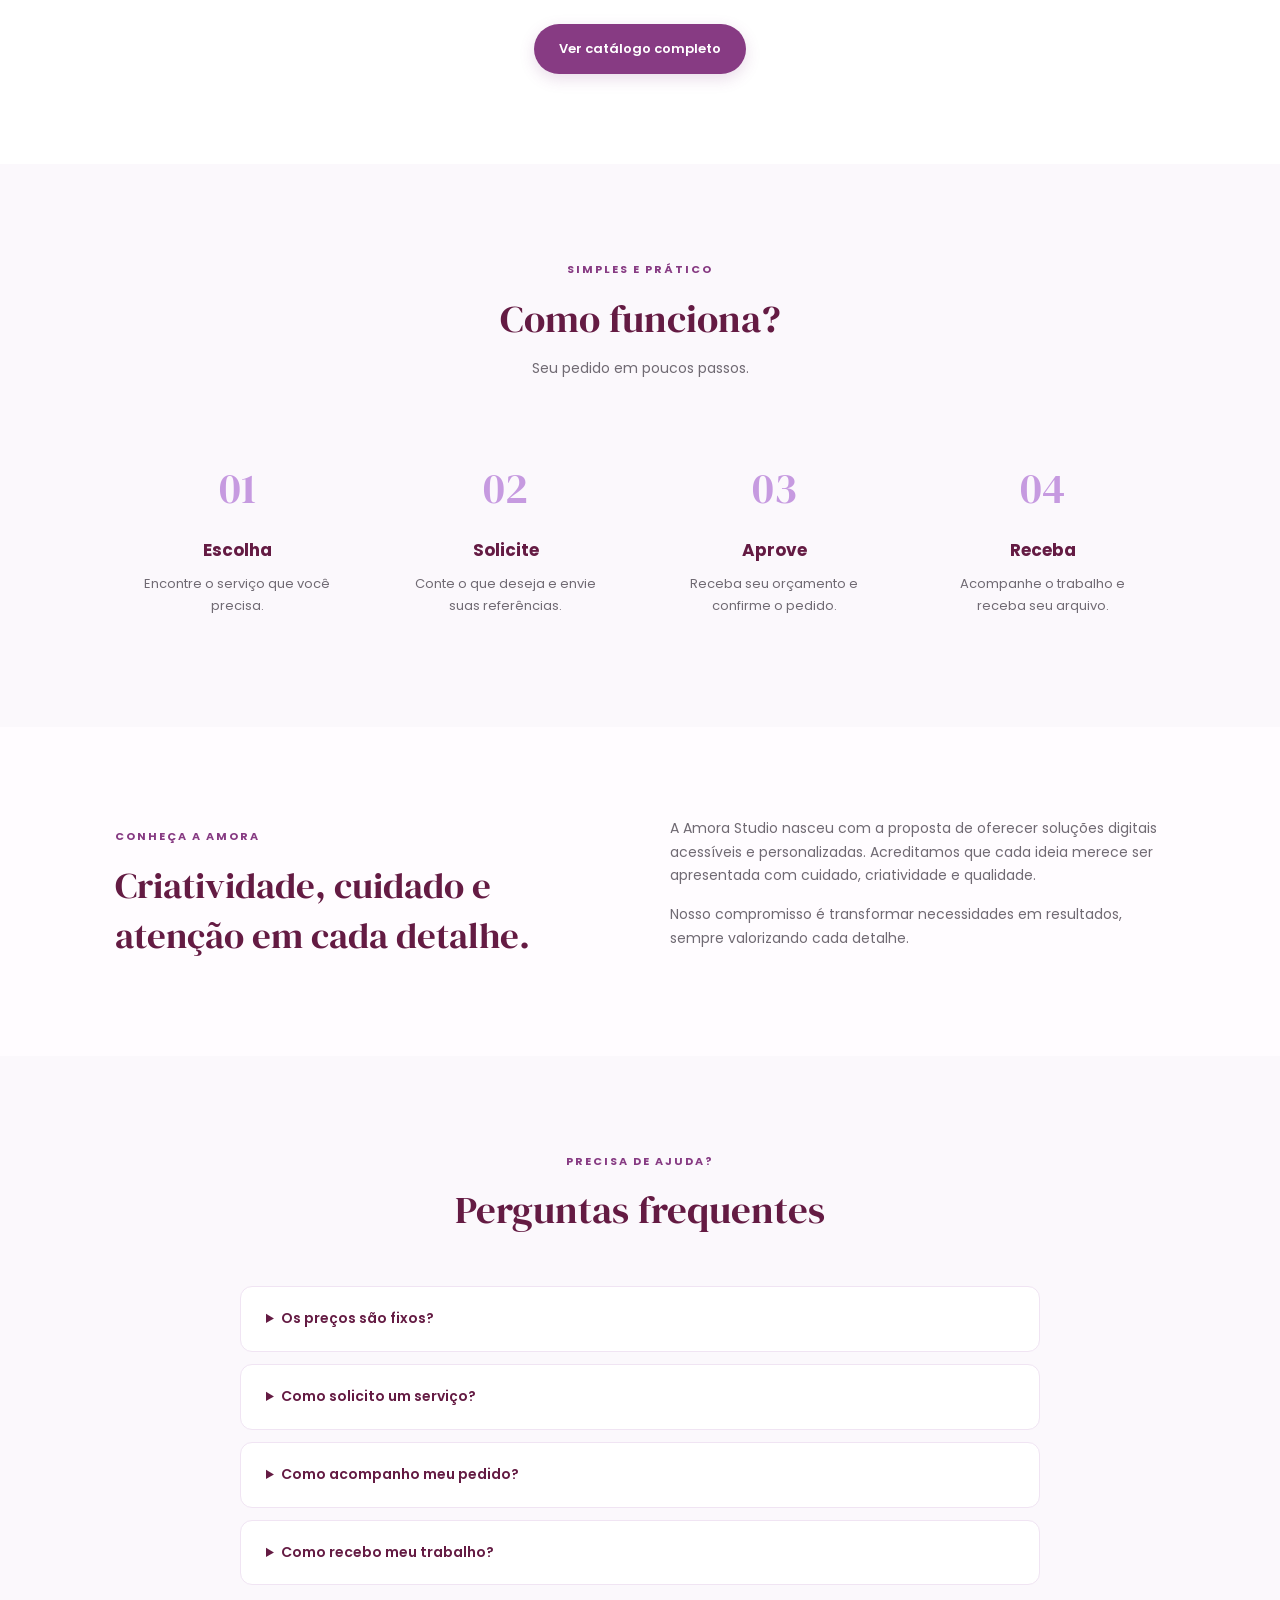
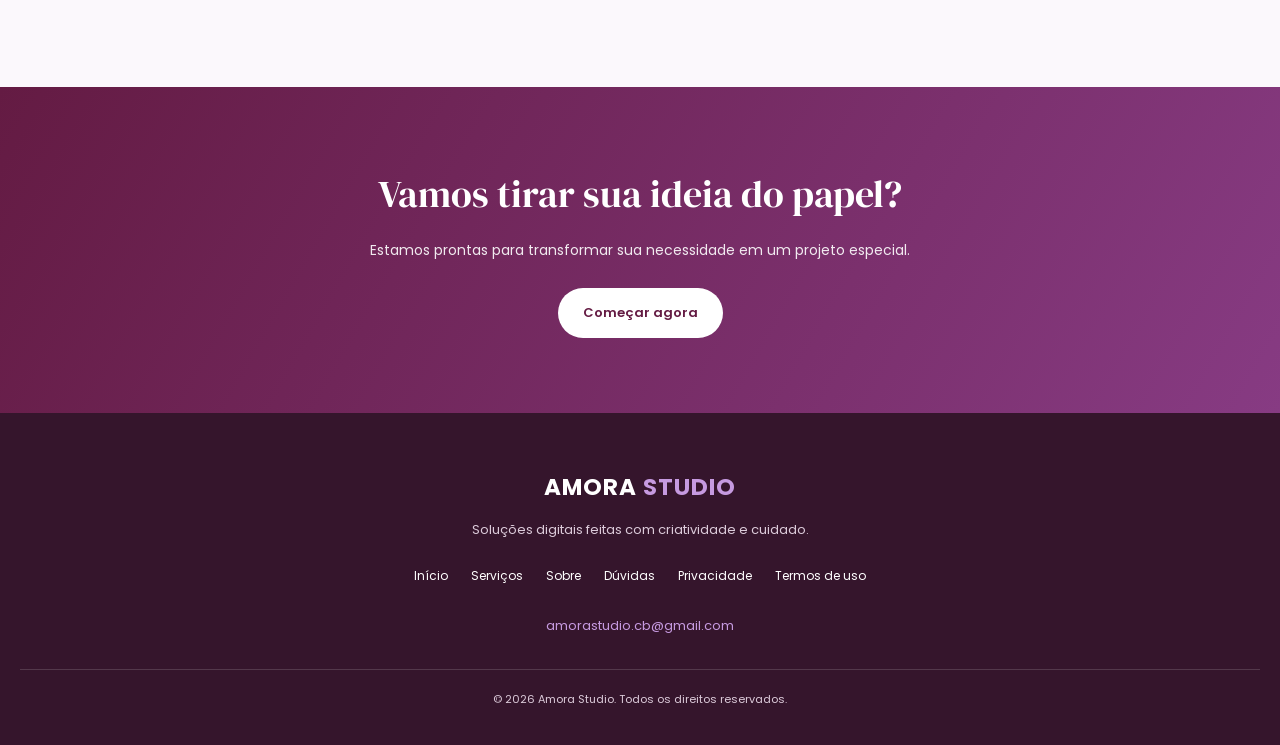
==== commit 868e137c: "Update index.html" ====
--- a/index.html
+++ b/index.html
@@ -6,11 +6,8 @@
     <meta name="viewport" content="width=device-width, initial-scale=1.0">
     <meta name="description" content="Amora Studio: serviços digitais, digitação, planilhas, convites e design personalizado.">
     <title>Amora Studio | Sua ideia merece ganhar forma</title>
-
     <link rel="stylesheet" href="style.css">
-
     <link rel="preconnect" href="https://fonts.googleapis.com">
-    <link rel="preconnect" href="https://fonts.gstatic.com" crossorigin>
     <link href="https://fonts.googleapis.com/css2?family=DM+Serif+Display&family=Poppins:wght@300;400;500;600;700&display=swap" rel="stylesheet">
 </head>
 
@@ -35,191 +32,183 @@
 
 <main>
 
-    <!-- INÍCIO -->
-    <section class="hero" id="inicio">
-        <div class="hero-content">
-            <span class="tag">SEJA BEM-VINDO À AMORA STUDIO</span>
-
-            <h1>Sua ideia merece <br>ganhar <span>forma.</span></h1>
-
-            <p>
-                Soluções digitais criativas, documentos organizados
-                e artes personalizadas, tudo feito com carinho
-                e atenção a cada detalhe.
-            </p>
-
-            <div class="hero-buttons">
-                <a href="#servicos" class="btn-primary">Conheça nossos serviços</a>
-                <a href="cadastro.html" class="btn-secondary">Começar meu pedido</a>
-            </div>
-        </div>
-
-        <div class="hero-decoration">
-            <div class="amora-symbol" aria-label="Símbolo decorativo">❁</div>
-            <div class="decoration-text">Criatividade em cada detalhe.</div>
-        </div>
-    </section>
-
-    <!-- SERVIÇOS -->
-    <section class="services section" id="servicos">
-        <div class="section-heading">
-            <span class="tag">NOSSAS SOLUÇÕES</span>
-            <h2>O que podemos fazer <span>por você?</span></h2>
-            <p>Encontre o serviço ideal para transformar sua necessidade em realidade.</p>
-        </div>
-
-        <div class="service-grid">
-
-            <article class="service-card">
-                <div class="service-icon">⌨</div>
-                <h3>Digitação</h3>
-                <p>Transformamos manuscritos, imagens e documentos em arquivos digitais.</p>
-                <strong>A partir de R$ 5,00</strong>
-                <a href="servicos.html">Conhecer serviço →</a>
-            </article>
-
-            <article class="service-card">
-                <div class="service-icon">▤</div>
-                <h3>Formatação</h3>
-                <p>Organização e apresentação profissional de documentos e trabalhos.</p>
-                <strong>A partir de R$ 4,00</strong>
-                <a href="servicos.html">Conhecer serviço →</a>
-            </article>
-
-            <article class="service-card">
-                <div class="service-icon">▦</div>
-                <h3>Planilhas</h3>
-                <p>Planilhas personalizadas para organizar dados, cálculos e informações.</p>
-                <strong>A partir de R$ 15,00</strong>
-                <a href="servicos.html">Conhecer serviço →</a>
-            </article>
-
-            <article class="service-card">
-                <div class="service-icon">♡</div>
-                <h3>Convites</h3>
-                <p>Artes personalizadas para aniversários, casamentos e celebrações.</p>
-                <strong>A partir de R$ 20,00</strong>
-                <a href="servicos.html">Conhecer serviço →</a>
-            </article>
-
-            <article class="service-card">
-                <div class="service-icon">▧</div>
-                <h3>Banners e cartazes</h3>
-                <p>Materiais visuais para divulgação, eventos e comunicados.</p>
-                <strong>A partir de R$ 18,00</strong>
-                <a href="servicos.html">Conhecer serviço →</a>
-            </article>
-
-            <article class="service-card">
-                <div class="service-icon">▱</div>
-                <h3>Apresentações</h3>
-                <p>Criação e melhoria de apresentações bonitas e organizadas.</p>
-                <strong>A partir de R$ 25,00</strong>
-                <a href="servicos.html">Conhecer serviço →</a>
-            </article>
-
-        </div>
-
-        <div class="center">
-            <a href="servicos.html" class="btn-primary">Ver catálogo completo</a>
-        </div>
-    </section>
-
-    <!-- COMO FUNCIONA -->
-    <section class="how section" id="como-funciona">
-        <div class="section-heading">
-            <span class="tag">SIMPLES E PRÁTICO</span>
-            <h2>Como funciona?</h2>
-            <p>Seu pedido em poucos passos.</p>
-        </div>
-
-        <div class="steps">
-            <div class="step">
-                <span>01</span>
-                <h3>Escolha</h3>
-                <p>Encontre o serviço que você precisa.</p>
-            </div>
-
-            <div class="step">
-                <span>02</span>
-                <h3>Solicite</h3>
-                <p>Conte o que deseja e envie suas referências.</p>
-            </div>
-
-            <div class="step">
-                <span>03</span>
-                <h3>Aprove</h3>
-                <p>Receba seu orçamento e confirme o pedido.</p>
-            </div>
-
-            <div class="step">
-                <span>04</span>
-                <h3>Receba</h3>
-                <p>Acompanhe o trabalho e receba seu arquivo.</p>
-            </div>
-        </div>
-    </section>
-
-    <!-- SOBRE -->
-    <section class="about section" id="sobre">
-        <div>
-            <span class="tag">CONHEÇA A AMORA</span>
-            <h2>Criatividade, cuidado e atenção em cada detalhe.</h2>
-        </div>
-
-        <div>
-            <p>
-                A Amora Studio nasceu com a proposta de oferecer
-                soluções digitais acessíveis e personalizadas.
-                Acreditamos que cada ideia merece ser apresentada
-                com cuidado, criatividade e qualidade.
-            </p>
-
-            <p>
-                Nosso compromisso é transformar necessidades
-                em resultados, sempre valorizando cada detalhe.
-            </p>
-        </div>
-    </section>
-
-    <!-- PERGUNTAS FREQUENTES -->
-    <section class="faq section" id="faq">
-        <div class="section-heading">
-            <span class="tag">PRECISA DE AJUDA?</span>
-            <h2>Perguntas frequentes</h2>
-        </div>
-
-        <details>
-            <summary>Os preços são fixos?</summary>
-            <p>Os preços apresentados são valores iniciais. O orçamento pode variar conforme a complexidade do serviço.</p>
-        </details>
-
-        <details>
-            <summary>Como solicito um serviço?</summary>
-            <p>Crie sua conta, escolha o serviço e preencha o formulário de solicitação.</p>
-        </details>
-
-        <details>
-            <summary>Como acompanho meu pedido?</summary>
-            <p>Você poderá acompanhar as atualizações pela área Minha conta.</p>
-        </details>
-
-        <details>
-            <summary>Como recebo meu trabalho?</summary>
-            <p>Os arquivos finais serão disponibilizados na sua área de pedidos.</p>
-        </details>
-    </section>
-
-    <!-- CHAMADA FINAL -->
-    <section class="final-cta">
-        <h2>Vamos tirar sua ideia do papel?</h2>
-        <p>Estamos prontas para transformar sua necessidade em um projeto especial.</p>
-        <a href="cadastro.html" class="btn-light">Começar agora</a>
-    </section>
+<section class="hero" id="inicio">
+    <div class="hero-content">
+        <span class="tag">SEJA BEM-VINDO À AMORA STUDIO</span>
+
+        <h1>Sua ideia merece <br>ganhar <span>forma.</span></h1>
+
+        <p>
+            Soluções digitais criativas, documentos organizados
+            e artes personalizadas, tudo feito com carinho
+            e atenção a cada detalhe.
+        </p>
+
+        <div class="hero-buttons">
+            <a href="#servicos" class="btn-primary">Conheça nossos serviços</a>
+            <a href="cadastro.html" class="btn-secondary">Começar meu pedido</a>
+        </div>
+    </div>
+
+    <div class="hero-decoration">
+        <div class="amora-symbol">❁︎</div>
+        <div class="decoration-text">Criatividade em cada detalhe.</div>
+    </div>
+</section>
+
+<section class="services section" id="servicos">
+    <div class="section-heading">
+        <span class="tag">NOSSAS SOLUÇÕES</span>
+        <h2>O que podemos fazer <span>por você?</span></h2>
+        <p>Encontre o serviço ideal para transformar sua necessidade em realidade.</p>
+    </div>
+
+    <div class="service-grid">
+
+        <article class="service-card">
+            <div class="service-icon">⌨</div>
+            <h3>Digitação</h3>
+            <p>Transformamos manuscritos, imagens e documentos em arquivos digitais.</p>
+            <strong>A partir de R$ 5,00</strong>
+            <a href="servicos.html">Conhecer serviço →</a>
+        </article>
+
+        <article class="service-card">
+            <div class="service-icon">▤</div>
+            <h3>Formatação</h3>
+            <p>Organização e apresentação profissional de documentos e trabalhos.</p>
+            <strong>A partir de R$ 4,00</strong>
+            <a href="servicos.html">Conhecer serviço →</a>
+        </article>
+
+        <article class="service-card">
+            <div class="service-icon">▦</div>
+            <h3>Planilhas</h3>
+            <p>Planilhas personalizadas para organizar dados, cálculos e informações.</p>
+            <strong>A partir de R$ 15,00</strong>
+            <a href="servicos.html">Conhecer serviço →</a>
+        </article>
+
+        <article class="service-card">
+            <div class="service-icon">♡</div>
+            <h3>Convites</h3>
+            <p>Artes personalizadas para aniversários, casamentos e celebrações.</p>
+            <strong>A partir de R$ 20,00</strong>
+            <a href="servicos.html">Conhecer serviço →</a>
+        </article>
+
+        <article class="service-card">
+            <div class="service-icon">▧</div>
+            <h3>Banners e cartazes</h3>
+            <p>Materiais visuais para divulgação, eventos e comunicados.</p>
+            <strong>A partir de R$ 18,00</strong>
+            <a href="servicos.html">Conhecer serviço →</a>
+        </article>
+
+        <article class="service-card">
+            <div class="service-icon">▱</div>
+            <h3>Apresentações</h3>
+            <p>Criação e melhoria de apresentações bonitas e organizadas.</p>
+            <strong>A partir de R$ 25,00</strong>
+            <a href="servicos.html">Conhecer serviço →</a>
+        </article>
+
+    </div>
+
+    <div class="center">
+        <a href="servicos.html" class="btn-primary">Ver catálogo completo</a>
+    </div>
+</section>
+
+<section class="how section" id="como-funciona">
+    <div class="section-heading">
+        <span class="tag">SIMPLES E PRÁTICO</span>
+        <h2>Como funciona?</h2>
+        <p>Seu pedido em poucos passos.</p>
+    </div>
+
+    <div class="steps">
+        <div class="step">
+            <span>01</span>
+            <h3>Escolha</h3>
+            <p>Encontre o serviço que você precisa.</p>
+        </div>
+
+        <div class="step">
+            <span>02</span>
+            <h3>Solicite</h3>
+            <p>Conte o que deseja e envie suas referências.</p>
+        </div>
+
+        <div class="step">
+            <span>03</span>
+            <h3>Aprove</h3>
+            <p>Receba seu orçamento e confirme o pedido.</p>
+        </div>
+
+        <div class="step">
+            <span>04</span>
+            <h3>Receba</h3>
+            <p>Acompanhe o trabalho e receba seu arquivo.</p>
+        </div>
+    </div>
+</section>
+
+<section class="about section" id="sobre">
+    <div>
+        <span class="tag">CONHEÇA A AMORA</span>
+        <h2>Criatividade, cuidado e atenção em cada detalhe.</h2>
+    </div>
+
+    <div>
+        <p>
+            A Amora Studio nasceu com a proposta de oferecer
+            soluções digitais acessíveis e personalizadas.
+            Acreditamos que cada ideia merece ser apresentada
+            com cuidado, criatividade e qualidade.
+        </p>
+        <p>
+            Nosso compromisso é transformar necessidades
+            em resultados, sempre valorizando cada detalhe.
+        </p>
+    </div>
+</section>
+
+<section class="faq section" id="faq">
+    <div class="section-heading">
+        <span class="tag">PRECISA DE AJUDA?</span>
+        <h2>Perguntas frequentes</h2>
+    </div>
+
+    <details>
+        <summary>Os preços são fixos?</summary>
+        <p>Os preços apresentados são valores iniciais. O orçamento pode variar conforme a complexidade do serviço.</p>
+    </details>
+
+    <details>
+        <summary>Como solicito um serviço?</summary>
+        <p>Crie sua conta, escolha o serviço e preencha o formulário de solicitação.</p>
+    </details>
+
+    <details>
+        <summary>Como acompanho meu pedido?</summary>
+        <p>Você poderá acompanhar as atualizações pela área Minha conta.</p>
+    </details>
+
+    <details>
+        <summary>Como recebo meu trabalho?</summary>
+        <p>Os arquivos finais serão disponibilizados na sua área de pedidos.</p>
+    </details>
+</section>
+
+<section class="final-cta">
+    <h2>Vamos tirar sua ideia do papel?</h2>
+    <p>Estamos prontas para transformar sua necessidade em um projeto especial.</p>
+    <a href="cadastro.html" class="btn-light">Começar agora</a>
+</section>
 
 </main>
 
-<!-- RODAPÉ -->
 <footer class="footer">
     <a href="#inicio" class="logo">AMORA <span>STUDIO</span></a>
 
@@ -244,6 +233,5 @@
 </footer>
 
 <script src="script.js"></script>
-
 </body>
 </html>
--- a/style.css
+++ b/style.css
@@ -208,7 +208,7 @@
     gap: 13px;
 }
 
-/* CÍRCULO E SÍMBOLO DA AMORA */
+/* CÍRCULO VINHO E SÍMBOLO */
 
 .hero-decoration {
     width: 310px;
@@ -221,33 +221,30 @@
     flex-direction: column;
     align-items: center;
     justify-content: center;
-    gap: 8px;
+    gap: 12px;
     padding: 25px;
     box-shadow: 0 20px 45px rgba(100, 27, 67, 0.18);
 }
 
 .amora-symbol {
-    width: 230px;
-    height: 190px;
+    width: 100%;
+    color: #FFFCFF;
+    font-family: 'Poppins', sans-serif;
+    font-size: 105px;
+    line-height: 1;
+    text-align: center;
     display: flex;
     align-items: center;
     justify-content: center;
-    background: transparent;
-}
-
-.amora-symbol svg {
-    display: block;
+}
+
+.decoration-text {
     width: 100%;
-    height: 100%;
-    overflow: visible;
-}
-
-.decoration-text {
     font-family: 'DM Serif Display', serif;
     font-size: 17px;
+    line-height: 1.3;
     color: #FFFCFF;
     text-align: center;
-    white-space: nowrap;
 }
 
 /* SEÇÕES */
@@ -538,8 +535,7 @@
     }
 
     .amora-symbol {
-        width: 205px;
-        height: 170px;
+        font-size: 90px;
     }
 
     .decoration-text {
@@ -599,11 +595,11 @@
         width: 250px;
         height: 250px;
         min-height: 250px;
+        gap: 10px;
     }
 
     .amora-symbol {
-        width: 190px;
-        height: 155px;
+        font-size: 85px;
     }
 
     .decoration-text {
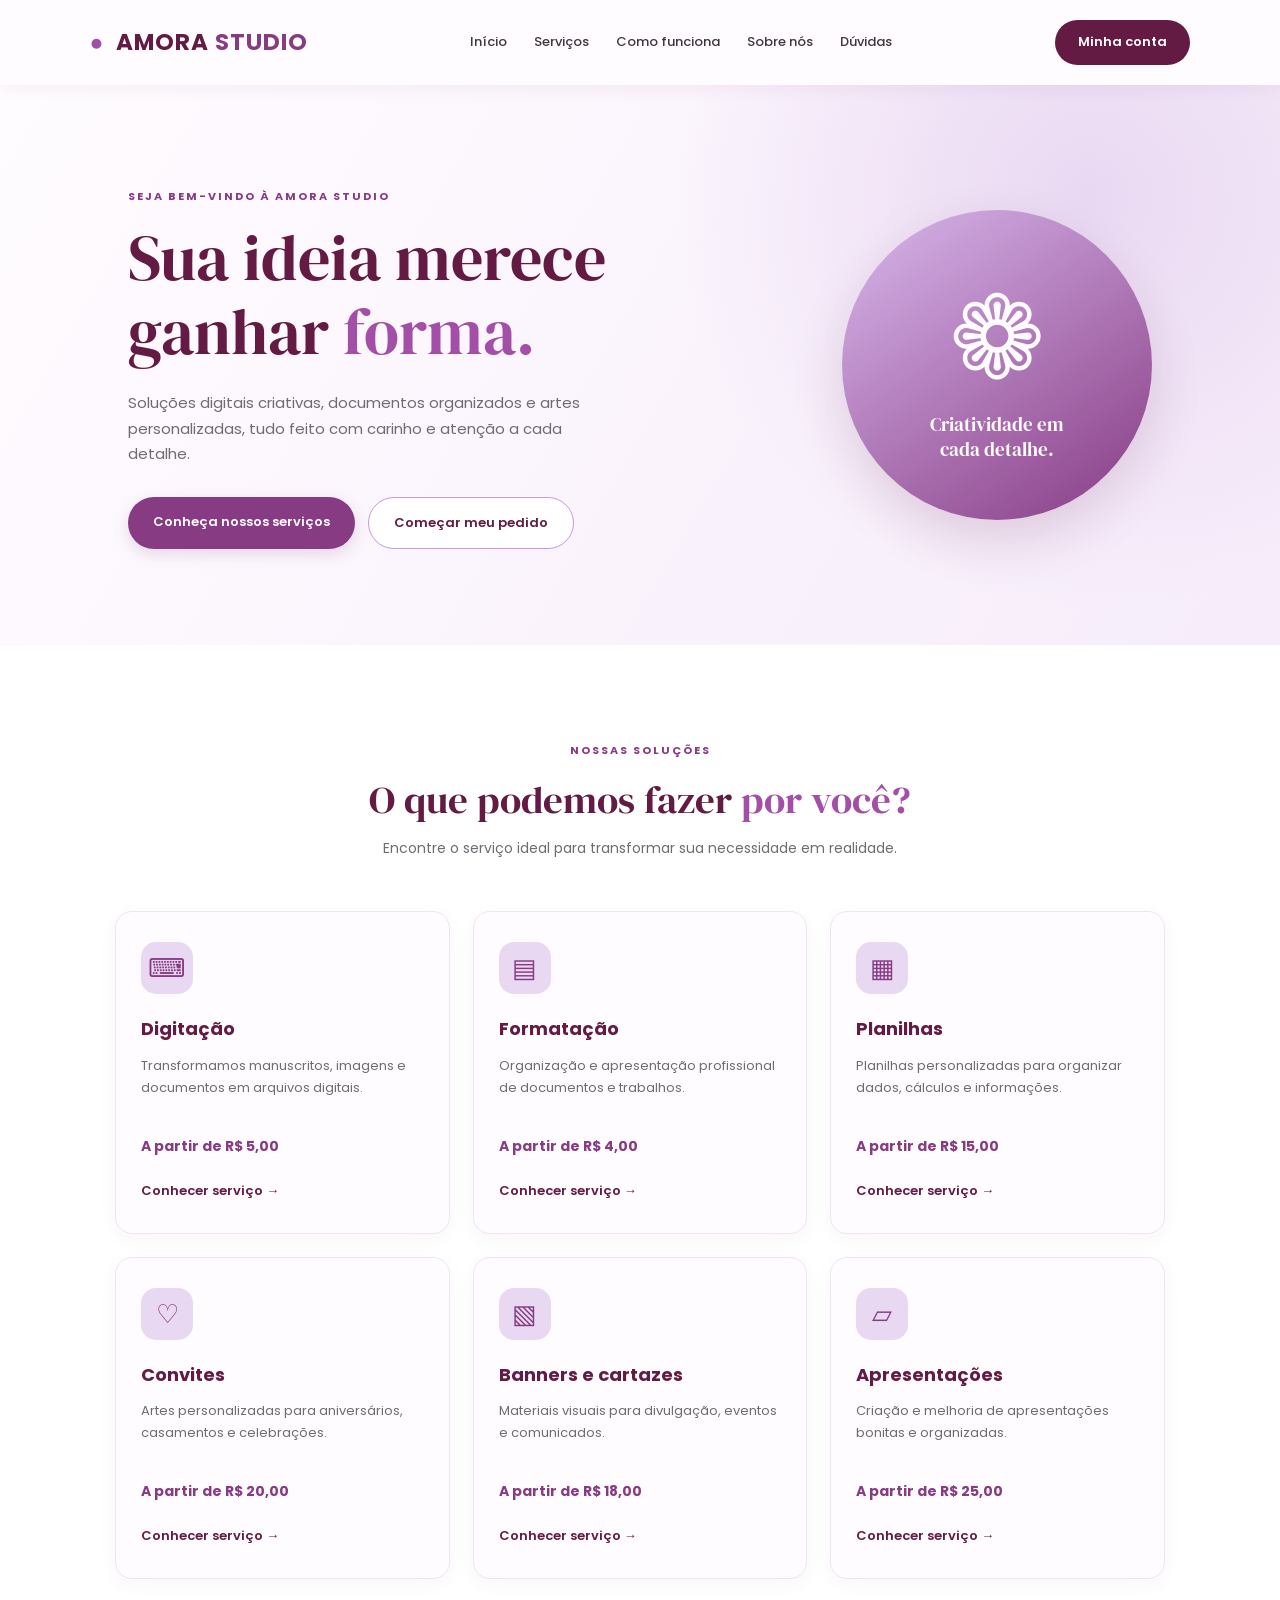
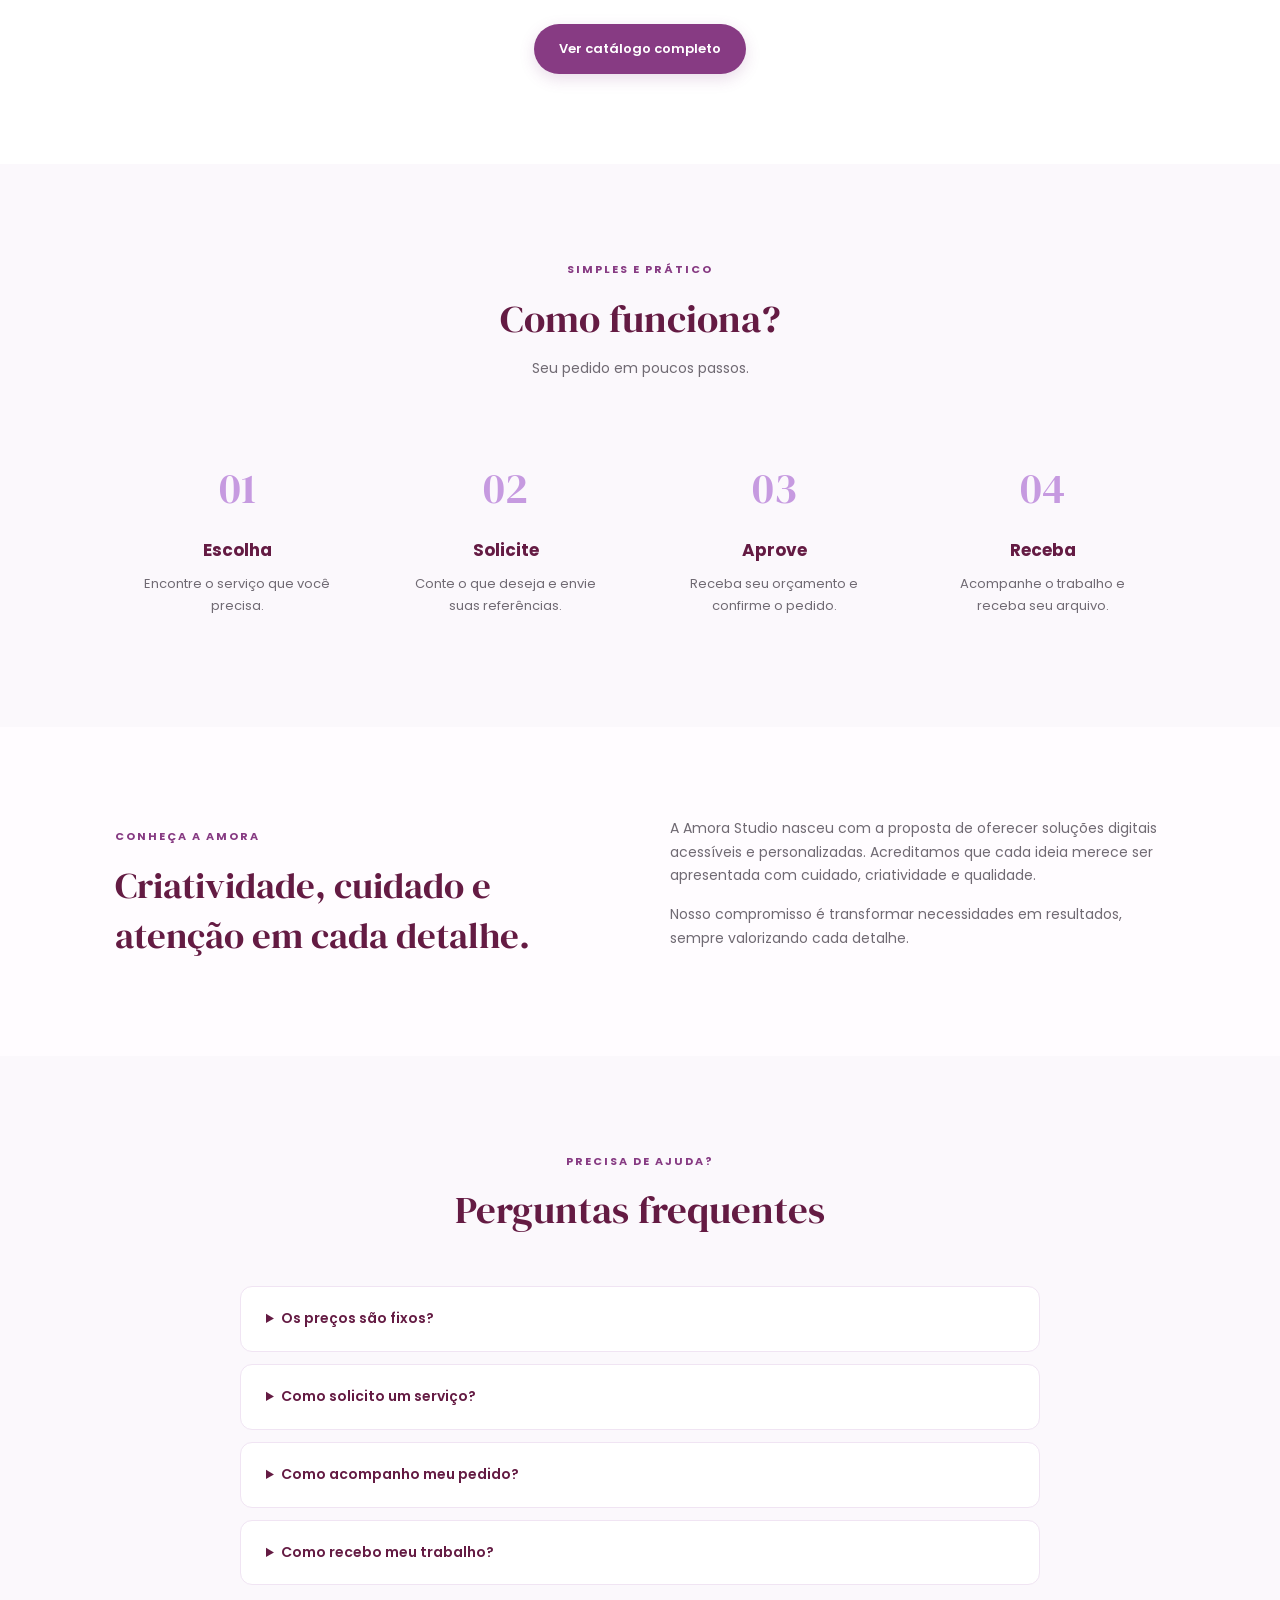
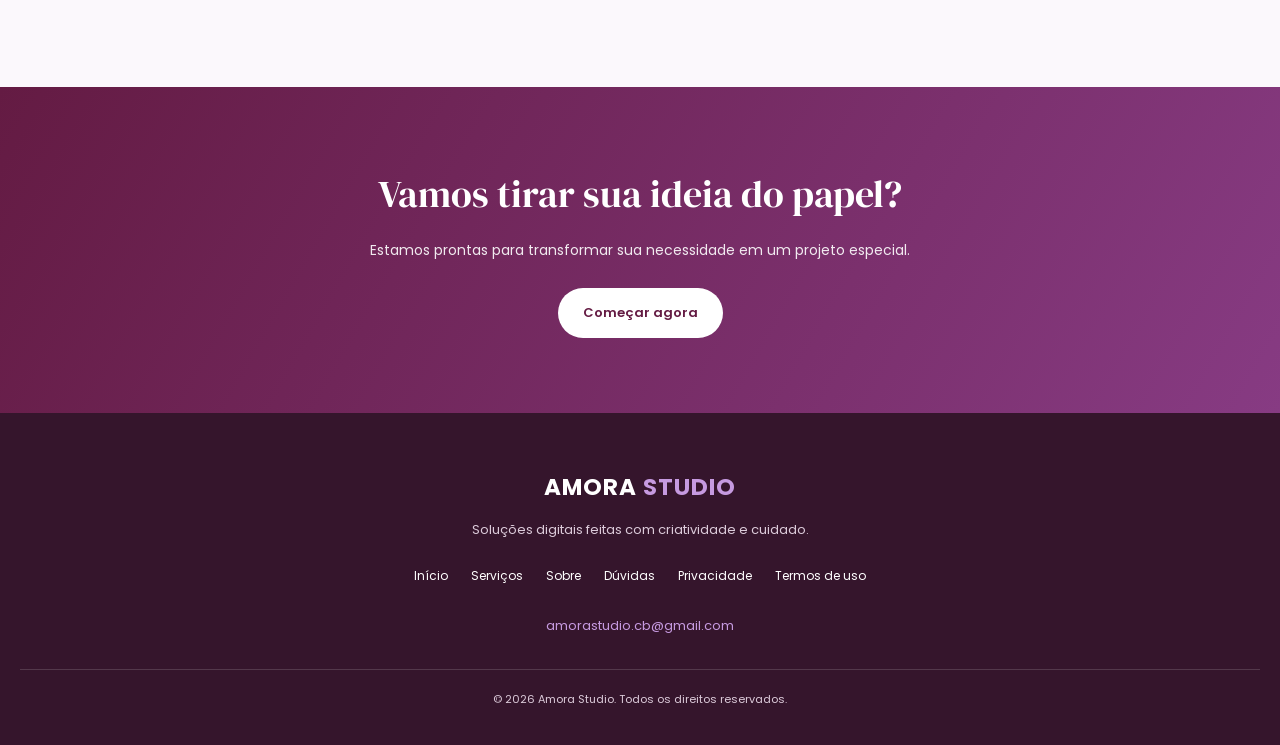
==== commit e727f9c2: "Update index.html" ====
--- a/index.html
+++ b/index.html
@@ -1,4 +1,3 @@
-
 <!DOCTYPE html>
 <html lang="pt-BR">
 <head>
@@ -10,7 +9,6 @@
     <link rel="preconnect" href="https://fonts.googleapis.com">
     <link href="https://fonts.googleapis.com/css2?family=DM+Serif+Display&family=Poppins:wght@300;400;500;600;700&display=swap" rel="stylesheet">
 </head>
-
 <body>
 
 <header class="header">
@@ -31,7 +29,6 @@
 </header>
 
 <main>
-
 <section class="hero" id="inicio">
     <div class="hero-content">
         <span class="tag">SEJA BEM-VINDO À AMORA STUDIO</span>
@@ -43,7 +40,6 @@
             e artes personalizadas, tudo feito com carinho
             e atenção a cada detalhe.
         </p>
-
         <div class="hero-buttons">
             <a href="#servicos" class="btn-primary">Conheça nossos serviços</a>
             <a href="cadastro.html" class="btn-secondary">Começar meu pedido</a>
@@ -52,7 +48,10 @@
 
     <div class="hero-decoration">
         <div class="amora-symbol">❁︎</div>
-        <div class="decoration-text">Criatividade em cada detalhe.</div>
+        <div class="decoration-text">
+            Criatividade em<br>
+            cada detalhe.
+        </div>
     </div>
 </section>
 
@@ -64,7 +63,6 @@
     </div>
 
     <div class="service-grid">
-
         <article class="service-card">
             <div class="service-icon">⌨</div>
             <h3>Digitação</h3>
@@ -72,7 +70,6 @@
             <strong>A partir de R$ 5,00</strong>
             <a href="servicos.html">Conhecer serviço →</a>
         </article>
-
         <article class="service-card">
             <div class="service-icon">▤</div>
             <h3>Formatação</h3>
@@ -80,7 +77,6 @@
             <strong>A partir de R$ 4,00</strong>
             <a href="servicos.html">Conhecer serviço →</a>
         </article>
-
         <article class="service-card">
             <div class="service-icon">▦</div>
             <h3>Planilhas</h3>
@@ -88,7 +84,6 @@
             <strong>A partir de R$ 15,00</strong>
             <a href="servicos.html">Conhecer serviço →</a>
         </article>
-
         <article class="service-card">
             <div class="service-icon">♡</div>
             <h3>Convites</h3>
@@ -96,7 +91,6 @@
             <strong>A partir de R$ 20,00</strong>
             <a href="servicos.html">Conhecer serviço →</a>
         </article>
-
         <article class="service-card">
             <div class="service-icon">▧</div>
             <h3>Banners e cartazes</h3>
@@ -104,7 +98,6 @@
             <strong>A partir de R$ 18,00</strong>
             <a href="servicos.html">Conhecer serviço →</a>
         </article>
-
         <article class="service-card">
             <div class="service-icon">▱</div>
             <h3>Apresentações</h3>
@@ -133,7 +126,6 @@
             <h3>Escolha</h3>
             <p>Encontre o serviço que você precisa.</p>
         </div>
-
         <div class="step">
             <span>02</span>
             <h3>Solicite</h3>
@@ -159,7 +151,6 @@
         <span class="tag">CONHEÇA A AMORA</span>
         <h2>Criatividade, cuidado e atenção em cada detalhe.</h2>
     </div>
-
     <div>
         <p>
             A Amora Studio nasceu com a proposta de oferecer
@@ -184,7 +175,6 @@
         <summary>Os preços são fixos?</summary>
         <p>Os preços apresentados são valores iniciais. O orçamento pode variar conforme a complexidade do serviço.</p>
     </details>
-
     <details>
         <summary>Como solicito um serviço?</summary>
         <p>Crie sua conta, escolha o serviço e preencha o formulário de solicitação.</p>
@@ -213,7 +203,6 @@
     <a href="#inicio" class="logo">AMORA <span>STUDIO</span></a>
 
     <p>Soluções digitais feitas com criatividade e cuidado.</p>
-
     <div class="footer-links">
         <a href="#inicio">Início</a>
         <a href="#servicos">Serviços</a>
@@ -231,7 +220,6 @@
         © <span id="year">2026</span> Amora Studio. Todos os direitos reservados.
     </p>
 </footer>
-
 <script src="script.js"></script>
 </body>
 </html>
--- a/style.css
+++ b/style.css
@@ -38,13 +38,11 @@
     color: inherit;
 }
 
-button,
-a {
+button, a {
     transition: all 0.3s ease;
 }
 
-button,
-input {
+button, input {
     font-family: inherit;
 }
 
@@ -208,43 +206,44 @@
     gap: 13px;
 }
 
-/* CÍRCULO VINHO E SÍMBOLO */
+/* DECORAÇÃO DO BANNER */
 
 .hero-decoration {
     width: 310px;
     height: 310px;
-    min-height: 310px;
-    flex-shrink: 0;
     border-radius: 50%;
-    background-color: #641B43;
+    background: linear-gradient(145deg, #D9B8ED, #873B83);
+
     display: flex;
     flex-direction: column;
     align-items: center;
     justify-content: center;
-    gap: 12px;
-    padding: 25px;
-    box-shadow: 0 20px 45px rgba(100, 27, 67, 0.18);
+
+    color: var(--branco);
+    box-shadow: 0 20px 50px rgba(100, 27, 67, 0.15);
+    flex-shrink: 0;
+    gap: 5px;
+    padding: 20px;
 }
 
 .amora-symbol {
-    width: 100%;
+    font-family: "Segoe UI Symbol", "Arial Unicode MS", sans-serif;
+    font-size: 115px;
+    font-weight: normal;
+    line-height: 1.2;
     color: #FFFCFF;
-    font-family: 'Poppins', sans-serif;
-    font-size: 105px;
-    line-height: 1;
     text-align: center;
-    display: flex;
-    align-items: center;
-    justify-content: center;
 }
 
 .decoration-text {
-    width: 100%;
+    width: 90%;
+    max-width: 235px;
     font-family: 'DM Serif Display', serif;
-    font-size: 17px;
+    font-size: 19px;
     line-height: 1.3;
     color: #FFFCFF;
     text-align: center;
+    margin: 0 auto;
 }
 
 /* SEÇÕES */
@@ -529,17 +528,17 @@
     }
 
     .hero-decoration {
-        width: 270px;
-        height: 270px;
-        min-height: 270px;
+        width: 240px;
+        height: 240px;
     }
 
     .amora-symbol {
-        font-size: 90px;
+        font-size: 85px;
     }
 
     .decoration-text {
-        font-size: 15px;
+        font-size: 16px;
+        max-width: 195px;
     }
 
     .service-grid {
@@ -592,18 +591,17 @@
     }
 
     .hero-decoration {
-        width: 250px;
-        height: 250px;
-        min-height: 250px;
-        gap: 10px;
+        width: 210px;
+        height: 210px;
     }
 
     .amora-symbol {
-        font-size: 85px;
+        font-size: 75px;
     }
 
     .decoration-text {
-        font-size: 13px;
+        font-size: 14px;
+        max-width: 175px;
     }
 
     .section {
@@ -645,8 +643,4 @@
     .hero-buttons a {
         width: 100%;
     }
-
-    .decoration-text {
-        font-size: 12px;
-    }
-}
+}
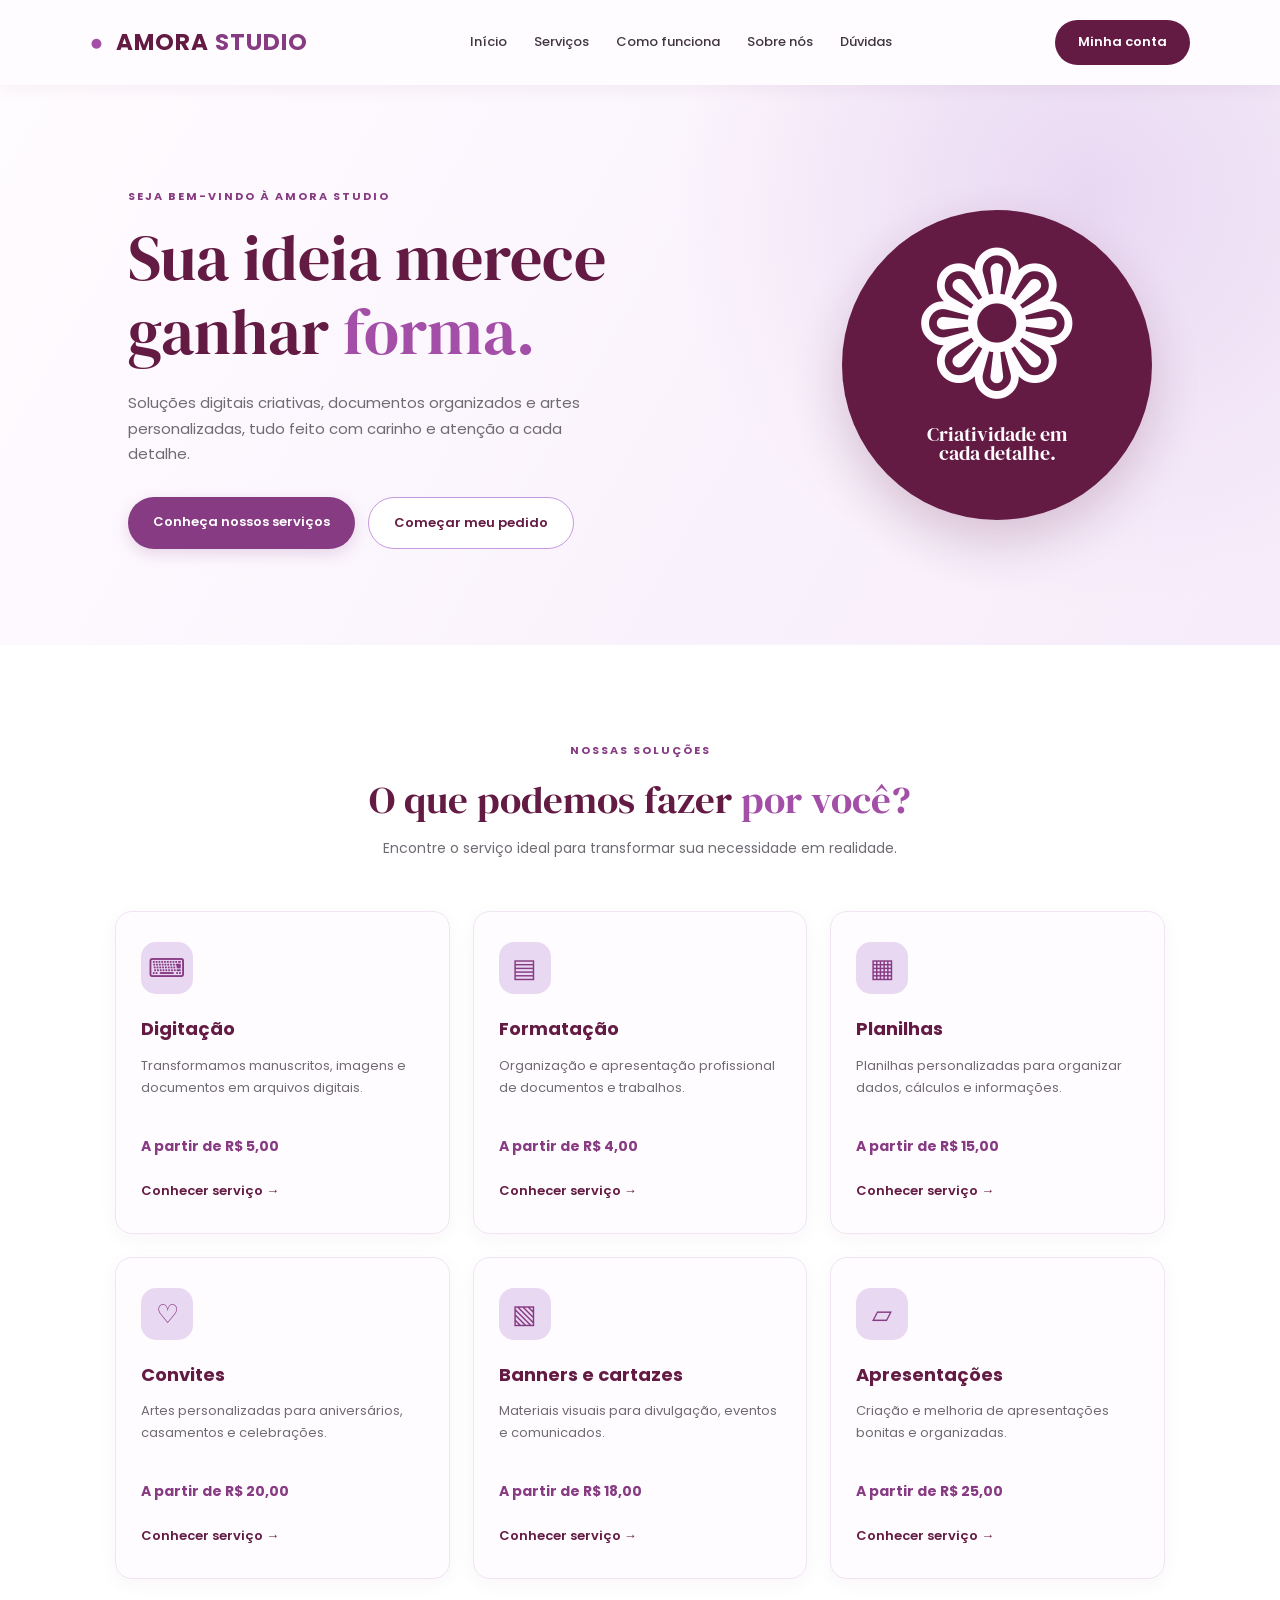
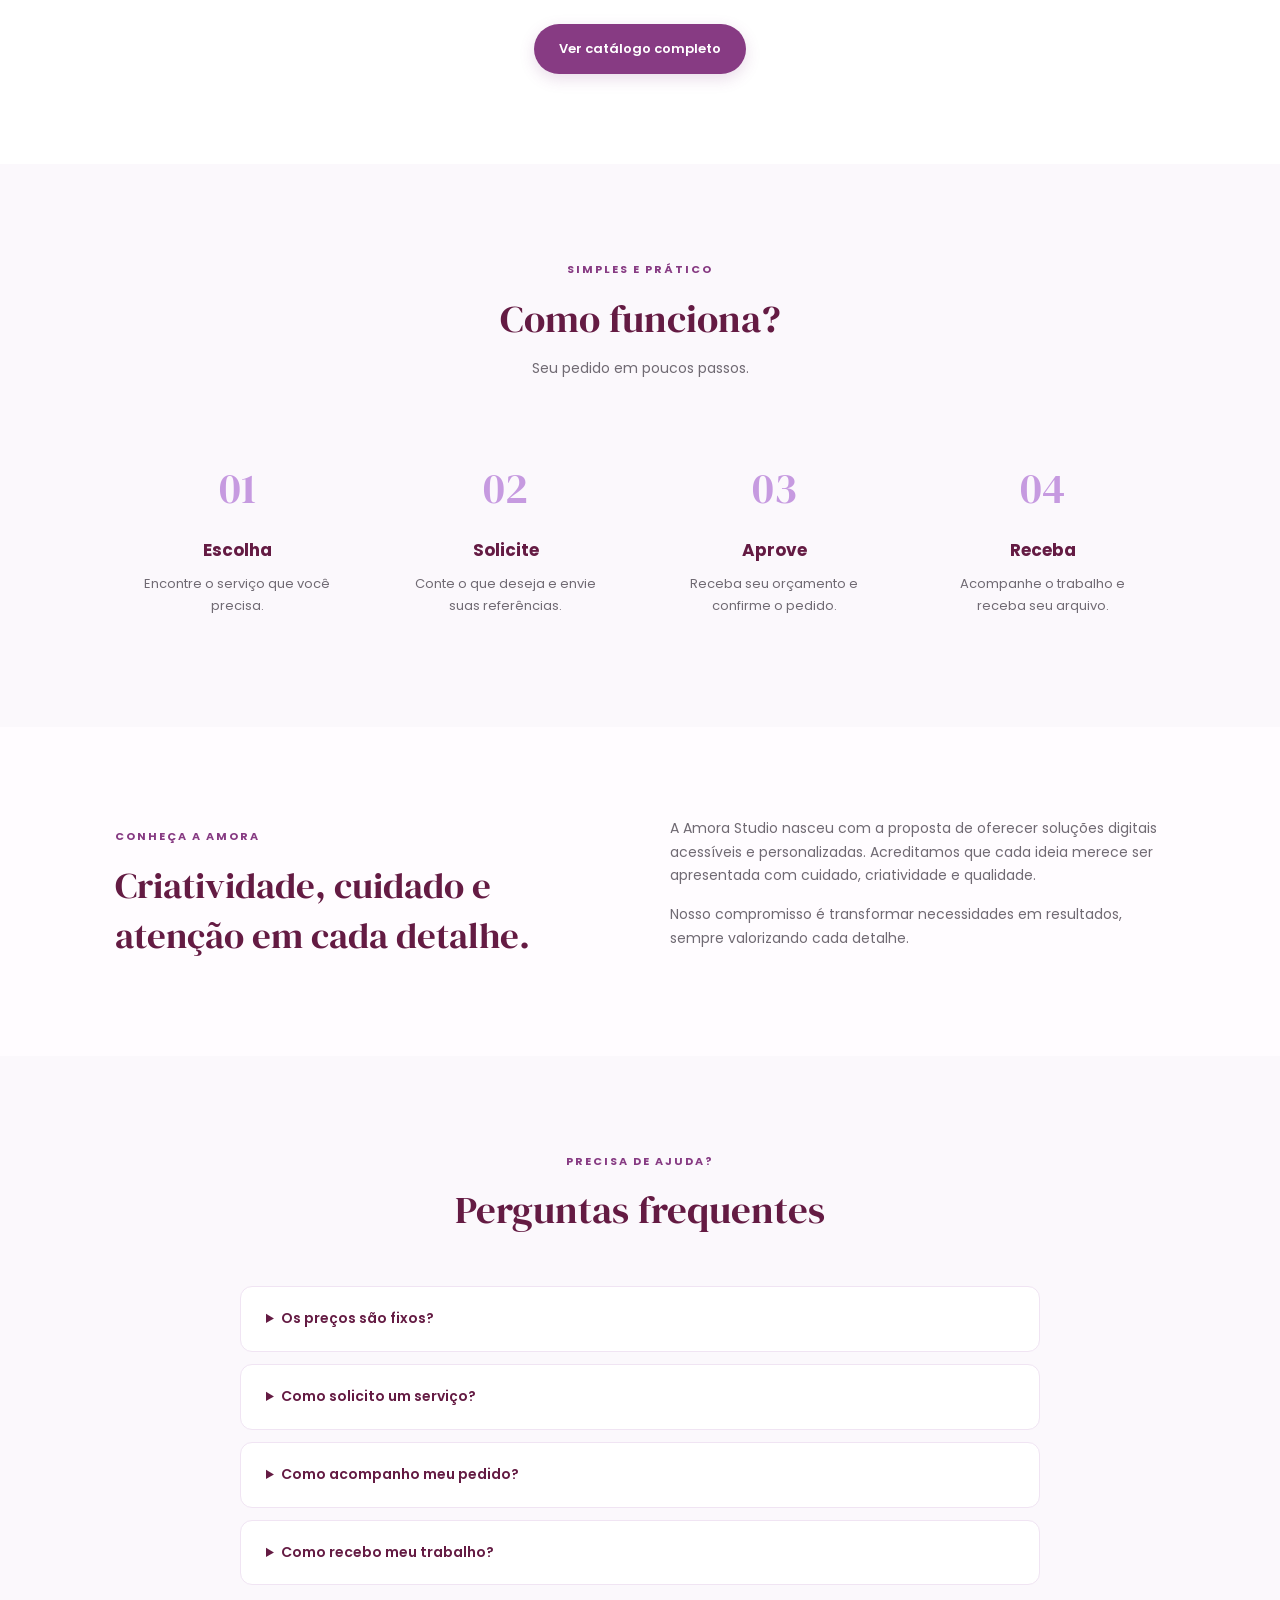
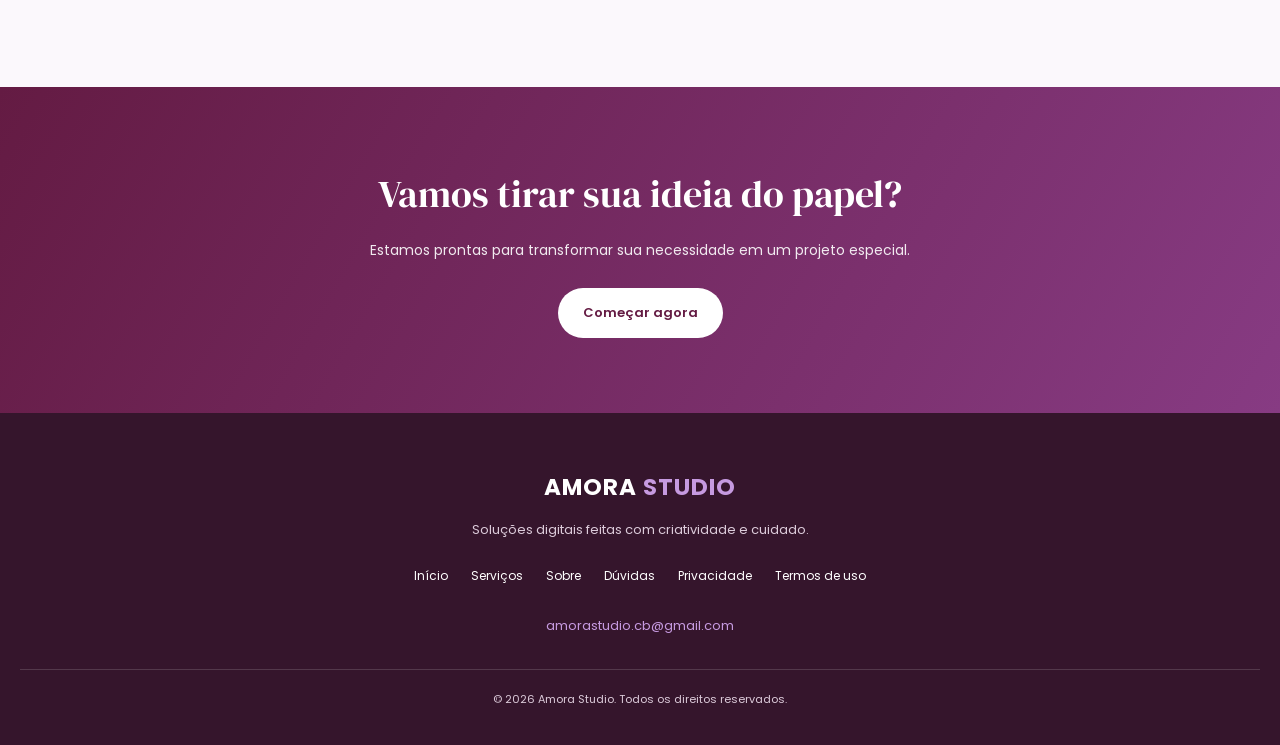
==== commit e4e0fb92: "Update index.html" ====
--- a/index.html
+++ b/index.html
@@ -1,3 +1,4 @@
+
 <!DOCTYPE html>
 <html lang="pt-BR">
 <head>
@@ -25,7 +26,7 @@
         <a href="#faq">Dúvidas</a>
     </nav>
 
-    <a href="login.html" class="btn-login">Minha conta</a>
+    <a href="login.html" class="btn-login" id="accountLink">Minha conta</a>
 </header>
 
 <main>
@@ -105,7 +106,6 @@
             <strong>A partir de R$ 25,00</strong>
             <a href="servicos.html">Conhecer serviço →</a>
         </article>
-
     </div>
 
     <div class="center">
@@ -220,6 +220,31 @@
         © <span id="year">2026</span> Amora Studio. Todos os direitos reservados.
     </p>
 </footer>
+
 <script src="script.js"></script>
+
+<script type="module">
+    import { supabase } from "./supabase.js";
+
+    const accountLink = document.getElementById("accountLink");
+
+    async function atualizarLinkConta() {
+        const { data, error } = await supabase.auth.getSession();
+
+        if (error) {
+            console.error("Erro ao verificar sessão:", error);
+            return;
+        }
+
+        accountLink.href = data.session ? "painel.html" : "login.html";
+    }
+
+    atualizarLinkConta();
+
+    supabase.auth.onAuthStateChange(() => {
+        atualizarLinkConta();
+    });
+</script>
+
 </body>
 </html>
--- a/style.css
+++ b/style.css
@@ -212,7 +212,7 @@
     width: 310px;
     height: 310px;
     border-radius: 50%;
-    background: linear-gradient(145deg, #D9B8ED, #873B83);
+    background: #641B43;
 
     display: flex;
     flex-direction: column;
@@ -220,30 +220,67 @@
     justify-content: center;
 
     color: var(--branco);
-    box-shadow: 0 20px 50px rgba(100, 27, 67, 0.15);
+    box-shadow: 0 20px 50px rgba(100, 27, 67, 0.20);
     flex-shrink: 0;
-    gap: 5px;
     padding: 20px;
+    gap: 0;
 }
 
 .amora-symbol {
     font-family: "Segoe UI Symbol", "Arial Unicode MS", sans-serif;
-    font-size: 115px;
+    font-size: 200px;
     font-weight: normal;
-    line-height: 1.2;
+    line-height: 1;
+    color: #FFFCFF;
+
+    display: flex;
+    align-items: center;
+    justify-content: center;
+    text-align: center;
+    width: 100%;
+
+    margin-top: -40px;
+    margin-bottom: 18px;
+    transform: translateX(0);
+}
+
+.decoration-text {
+    width: 85%;
+    max-width: 220px;
+    font-family: 'DM Serif Display', serif;
+    font-size: 20px;
+    line-height: 0.95;
     color: #FFFCFF;
     text-align: center;
-}
-
-.decoration-text {
-    width: 90%;
-    max-width: 235px;
+    margin: -20px auto 0;
+}
+
+/* CATÁLOGO DE SERVIÇOS */
+
+.catalog-hero {
+    padding: 75px 10%;
+    background:
+        radial-gradient(circle at 85% 20%, #E9D8F2 0, transparent 35%),
+        linear-gradient(120deg, #FFFCFF, #F6ECFA);
+}
+
+.catalog-hero h1 {
     font-family: 'DM Serif Display', serif;
-    font-size: 19px;
-    line-height: 1.3;
-    color: #FFFCFF;
-    text-align: center;
-    margin: 0 auto;
+    color: var(--vinho);
+    font-size: clamp(38px, 5vw, 55px);
+    line-height: 1.2;
+    font-weight: 400;
+    margin-bottom: 18px;
+}
+
+.catalog-hero h1 span {
+    color: var(--roxo-vivo);
+}
+
+.catalog-hero p {
+    color: var(--cinza);
+    font-size: 15px;
+    max-width: 600px;
 }
 
 /* SEÇÕES */
@@ -533,12 +570,14 @@
     }
 
     .amora-symbol {
-        font-size: 85px;
+        font-size: 155px;
+        margin-bottom: 14px;
     }
 
     .decoration-text {
-        font-size: 16px;
+        font-size: 18px;
         max-width: 195px;
+        margin-top: 8px;
     }
 
     .service-grid {
@@ -596,12 +635,18 @@
     }
 
     .amora-symbol {
-        font-size: 75px;
+        font-size: 135px;
+        margin-bottom: 10px;
     }
 
     .decoration-text {
-        font-size: 14px;
+        font-size: 16px;
         max-width: 175px;
+        margin-top: 8px;
+    }
+
+    .catalog-hero {
+        padding: 60px 7%;
     }
 
     .section {
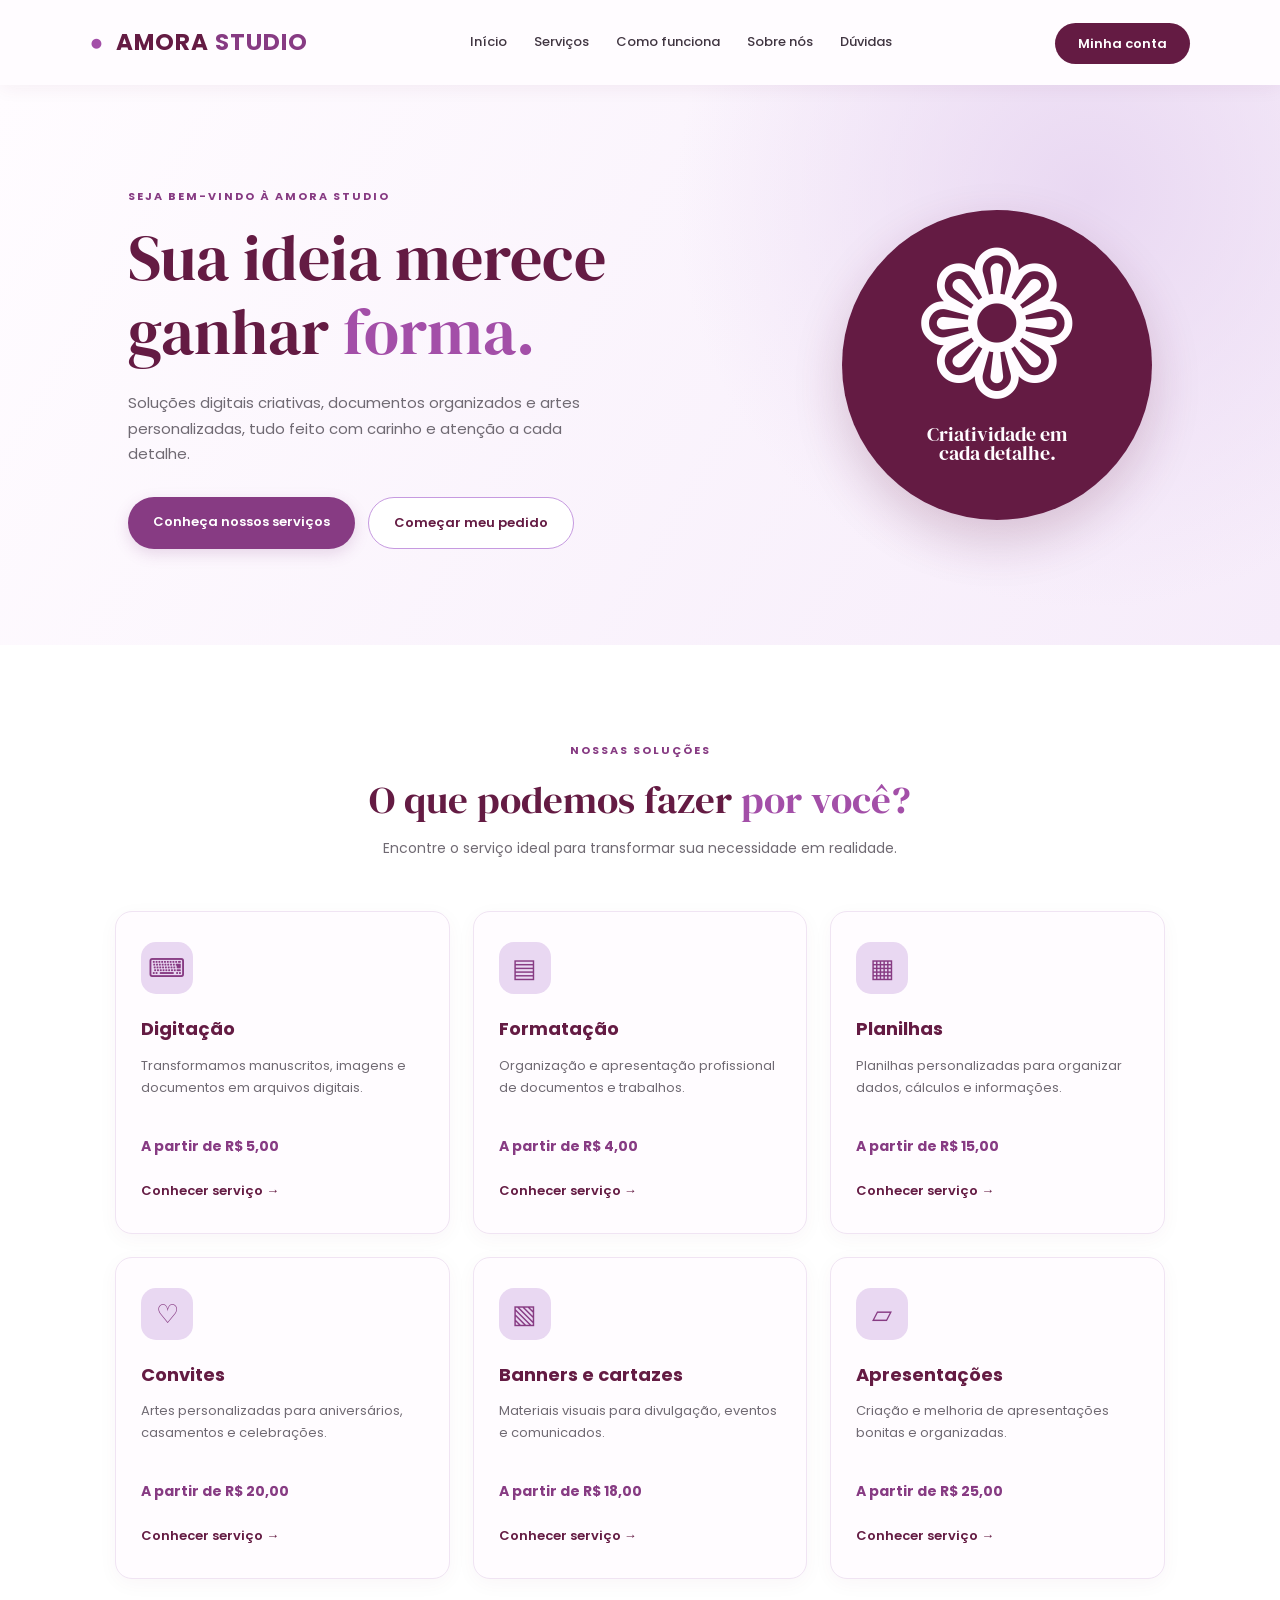
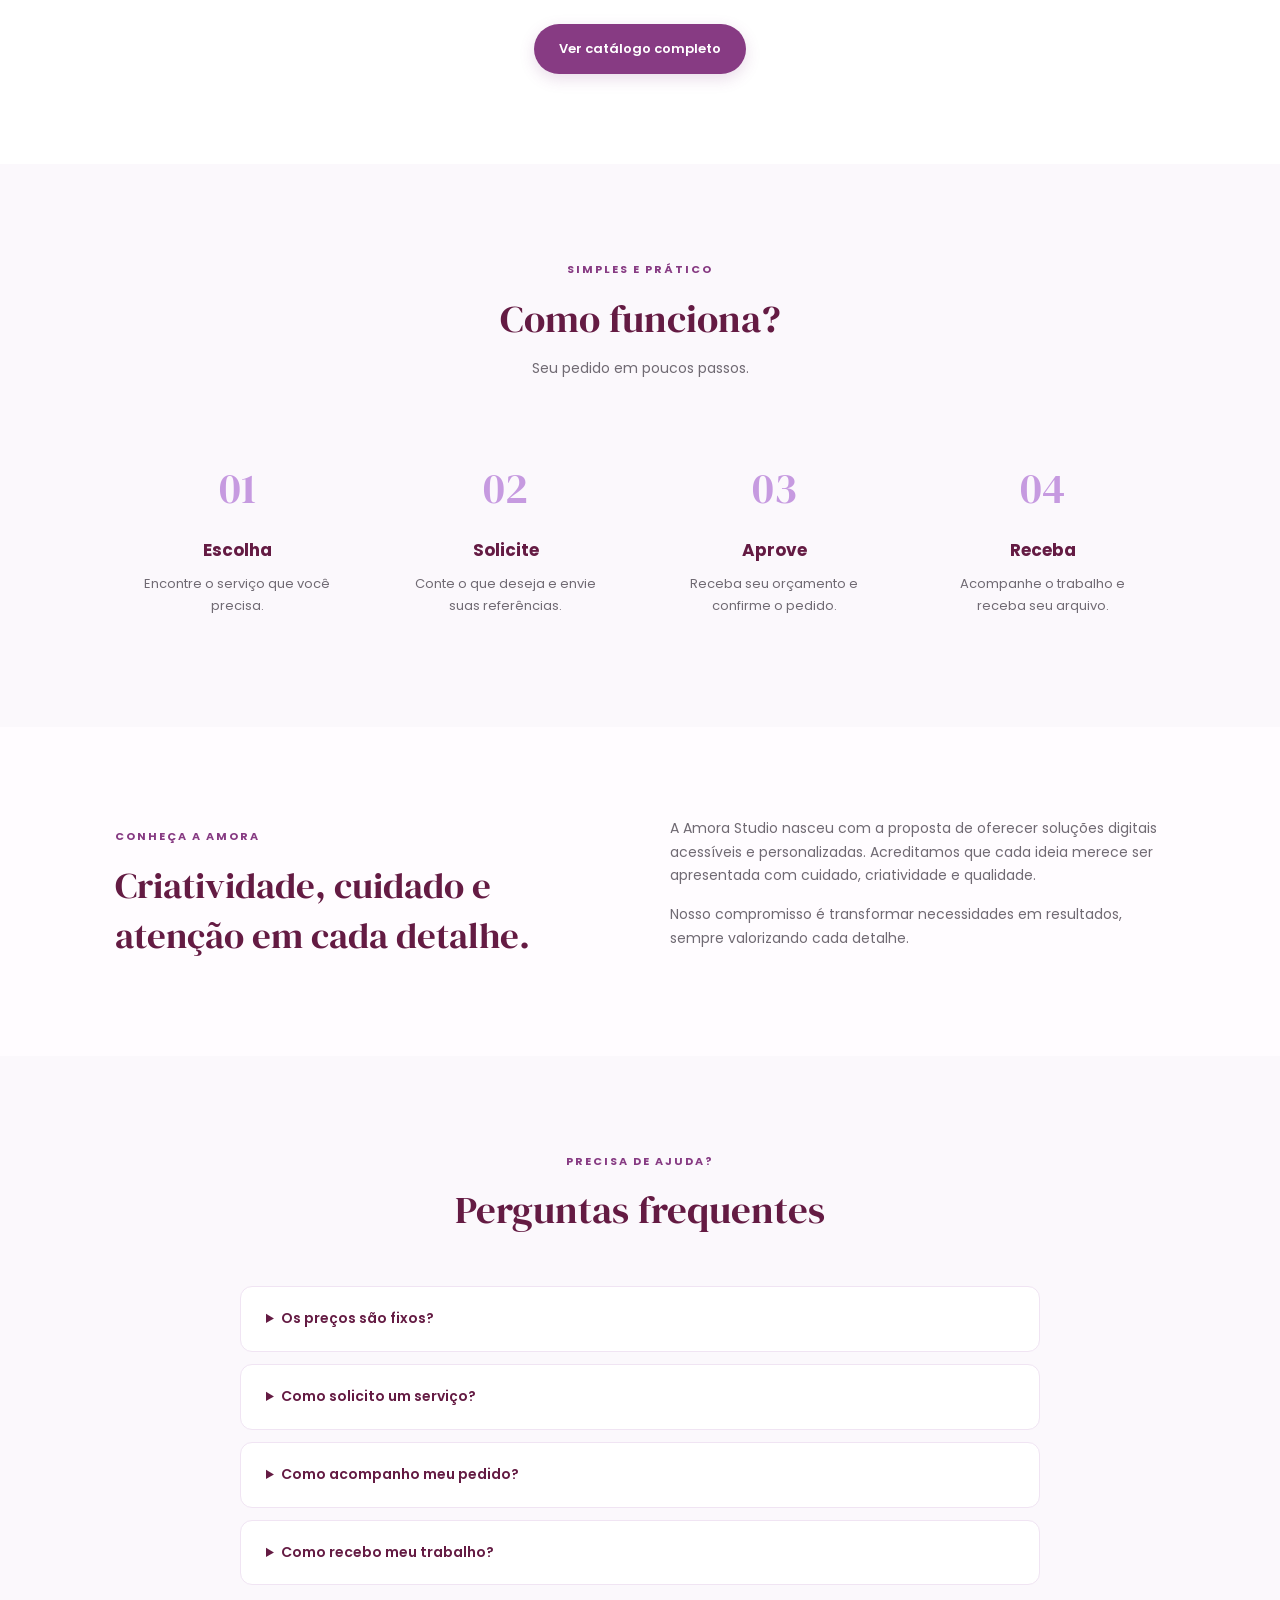
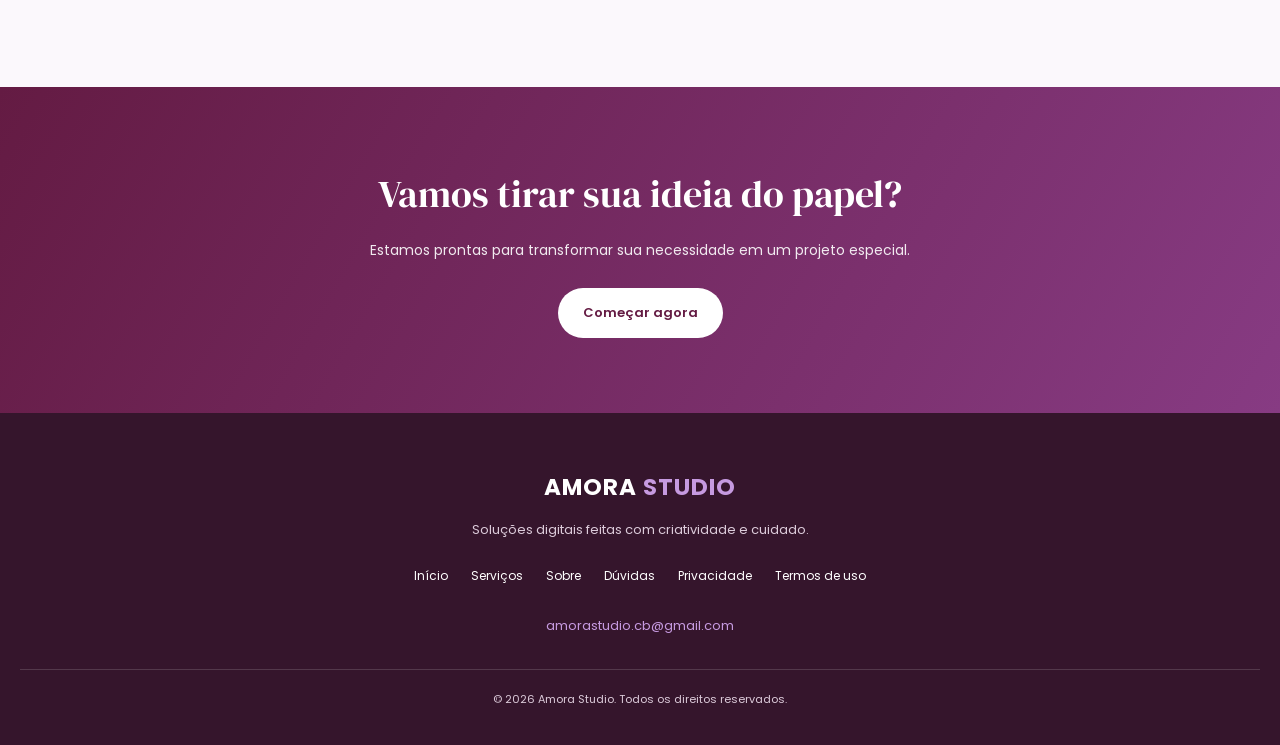
==== commit e9dab301: "Update index.html" ====
--- a/index.html
+++ b/index.html
@@ -26,7 +26,16 @@
         <a href="#faq">Dúvidas</a>
     </nav>
 
-    <a href="login.html" class="btn-login" id="accountLink">Minha conta</a>
+    <div class="account-actions">
+        <a href="login.html" class="btn-login" id="accountLink">Minha conta</a>
+
+        <a href="admin.html"
+           class="btn-login"
+           id="adminLink"
+           hidden>
+            Painel administrativo
+        </a>
+    </div>
 </header>
 
 <main>
@@ -227,8 +236,35 @@
     import { supabase } from "./supabase.js";
 
     const accountLink = document.getElementById("accountLink");
-
-    async function atualizarLinkConta() {
+    const adminLink = document.getElementById("adminLink");
+
+    async function atualizarLinks(session) {
+        if (!session) {
+            accountLink.href = "login.html";
+            accountLink.textContent = "Minha conta";
+            adminLink.hidden = true;
+            return;
+        }
+
+        accountLink.href = "painel.html";
+        accountLink.textContent = "Minha conta";
+        adminLink.hidden = true;
+
+        const { data: perfil, error } = await supabase
+            .from("profiles")
+            .select("is_admin")
+            .eq("id", session.user.id)
+            .maybeSingle();
+
+        if (error) {
+            console.error("Erro ao verificar permissão administrativa:", error);
+            return;
+        }
+
+        adminLink.hidden = perfil?.is_admin !== true;
+    }
+
+    async function verificarSessaoInicial() {
         const { data, error } = await supabase.auth.getSession();
 
         if (error) {
@@ -236,13 +272,15 @@
             return;
         }
 
-        accountLink.href = data.session ? "painel.html" : "login.html";
+        await atualizarLinks(data.session);
     }
 
-    atualizarLinkConta();
-
-    supabase.auth.onAuthStateChange(() => {
-        atualizarLinkConta();
+    verificarSessaoInicial();
+
+    supabase.auth.onAuthStateChange((event, session) => {
+        setTimeout(() => {
+            atualizarLinks(session);
+        }, 0);
     });
 </script>
 
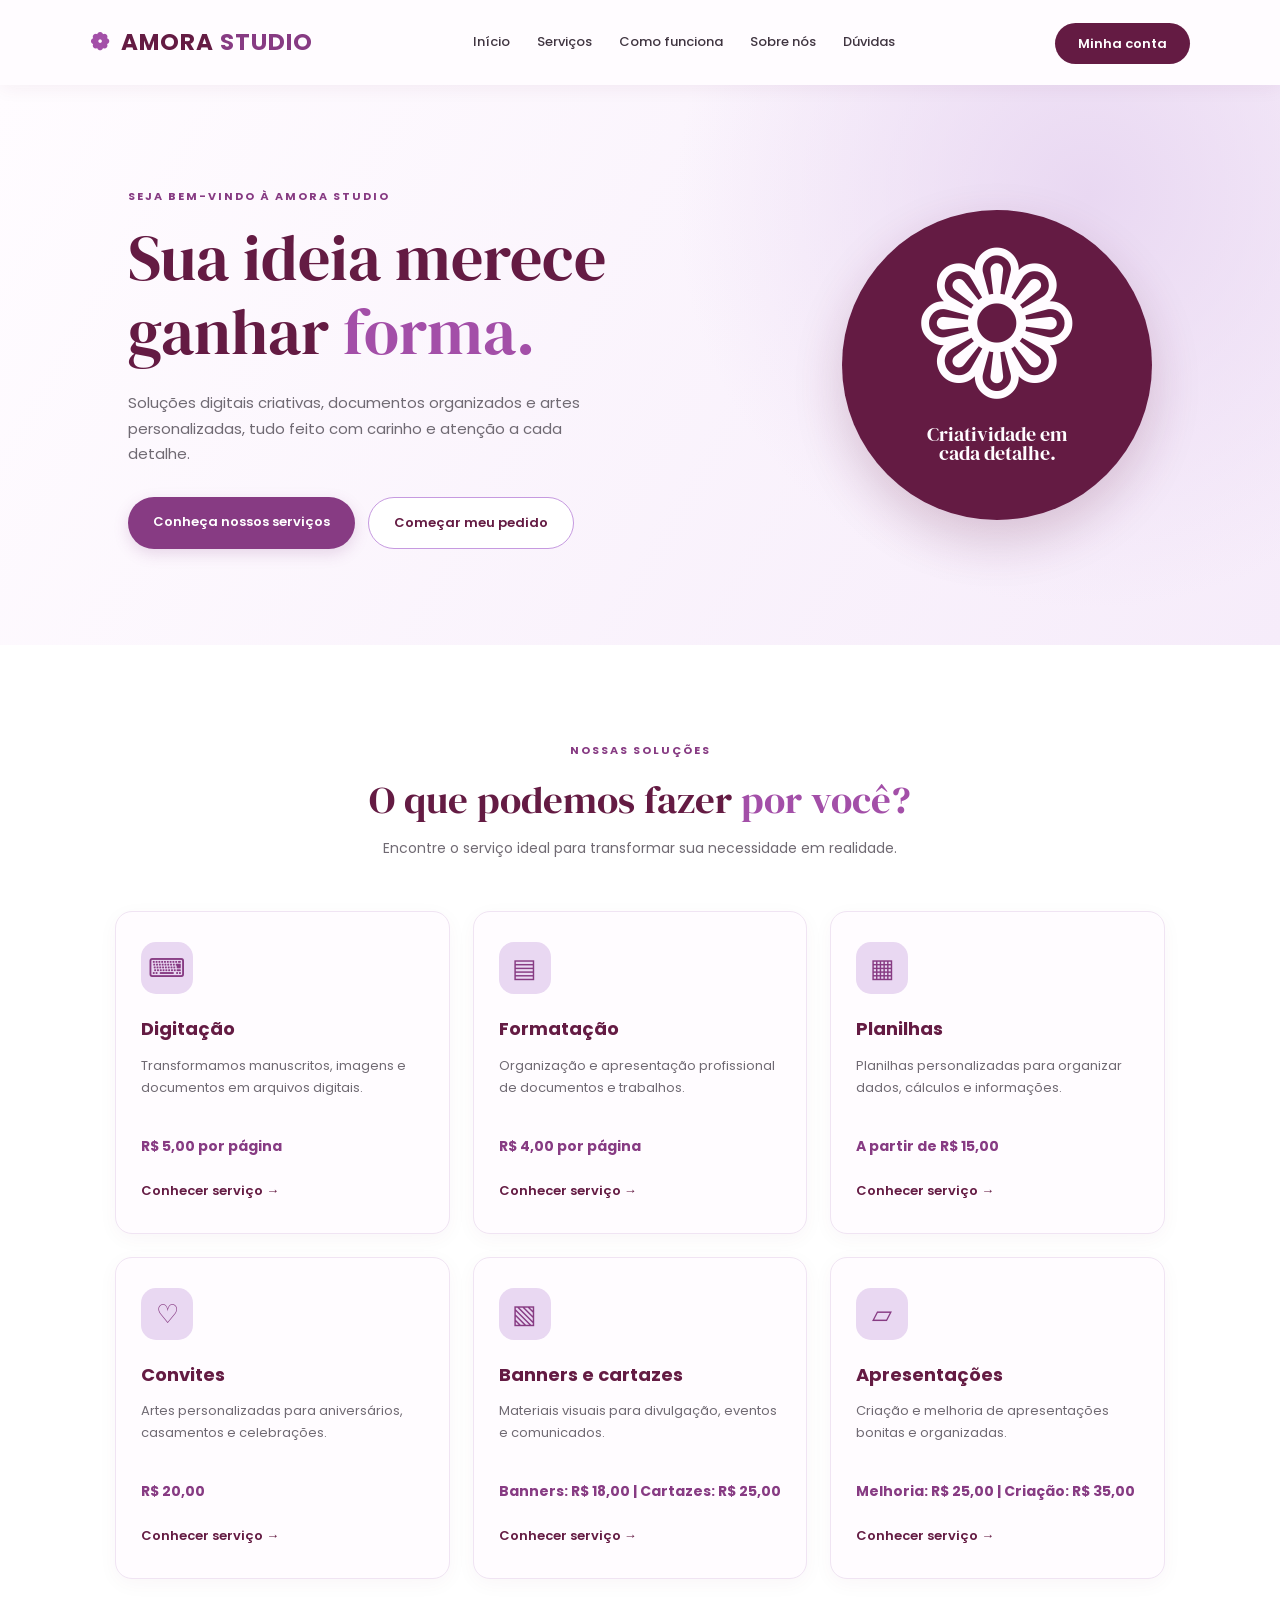
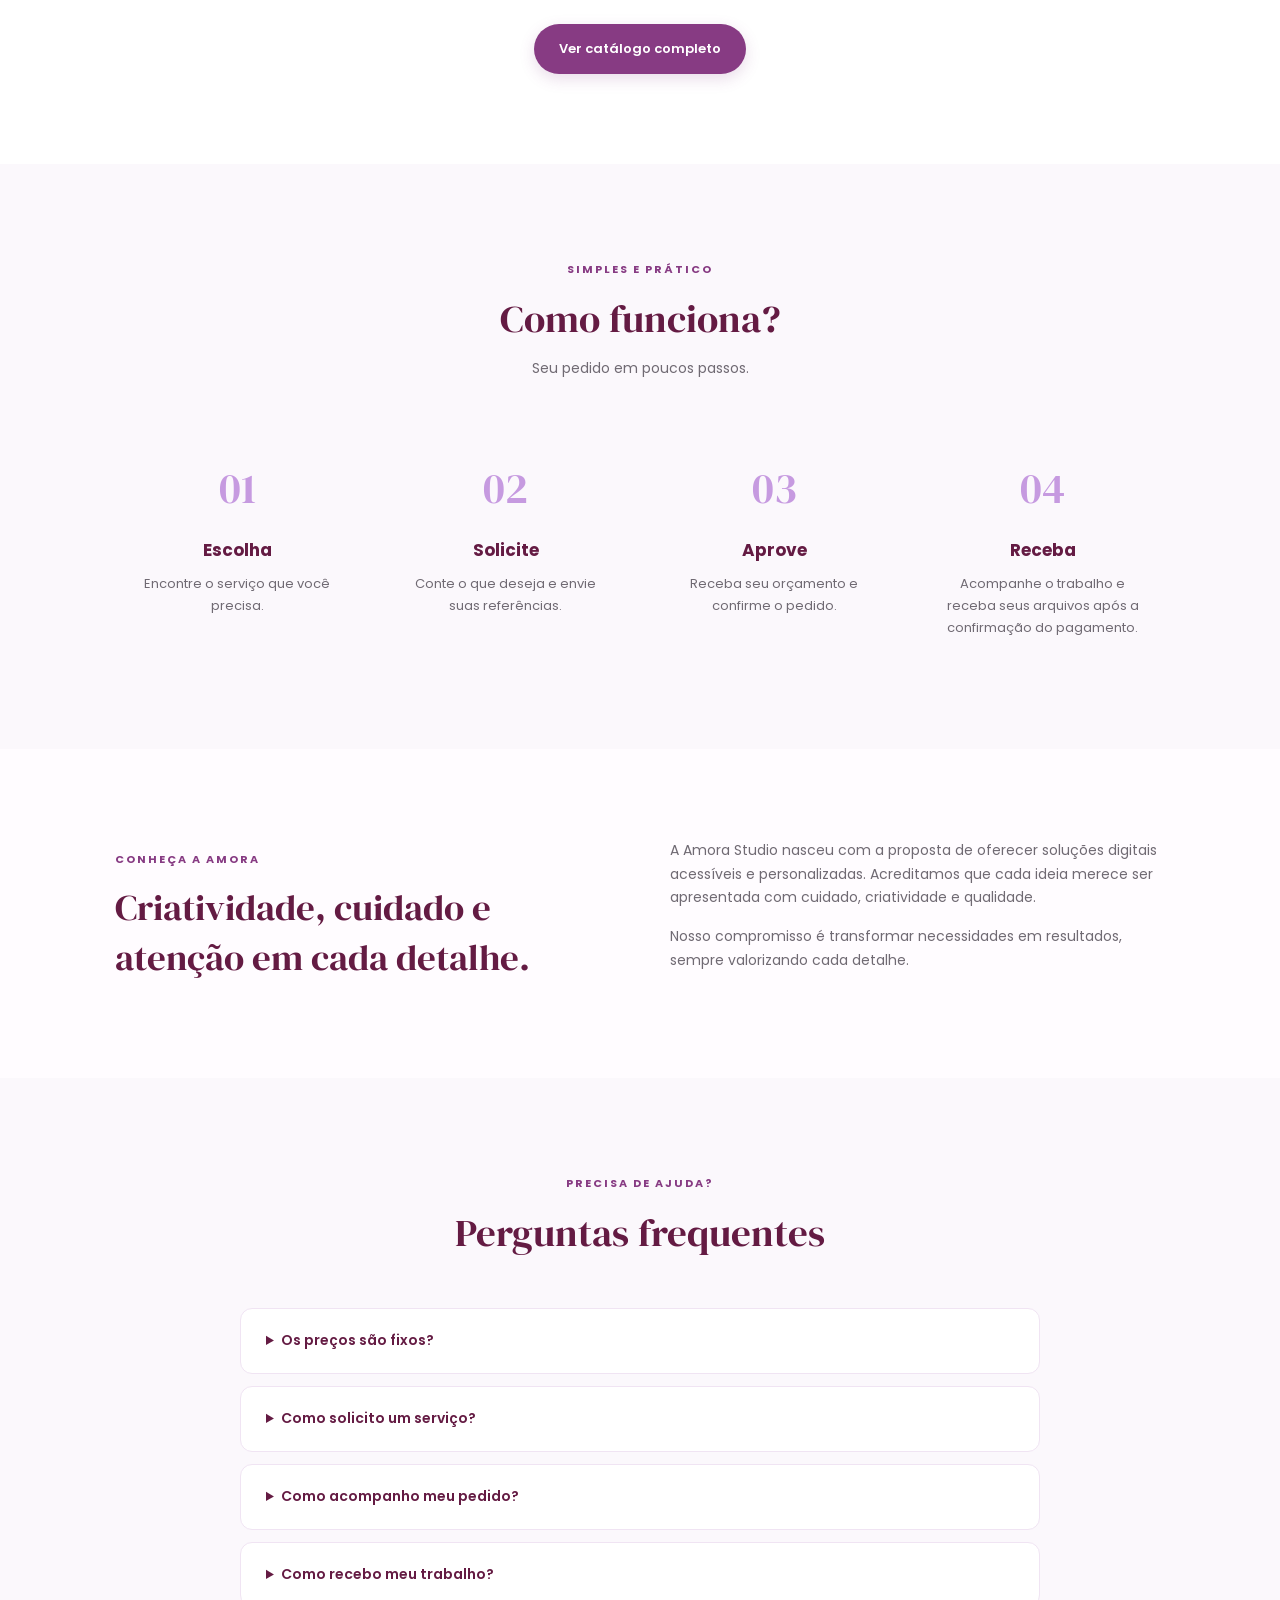
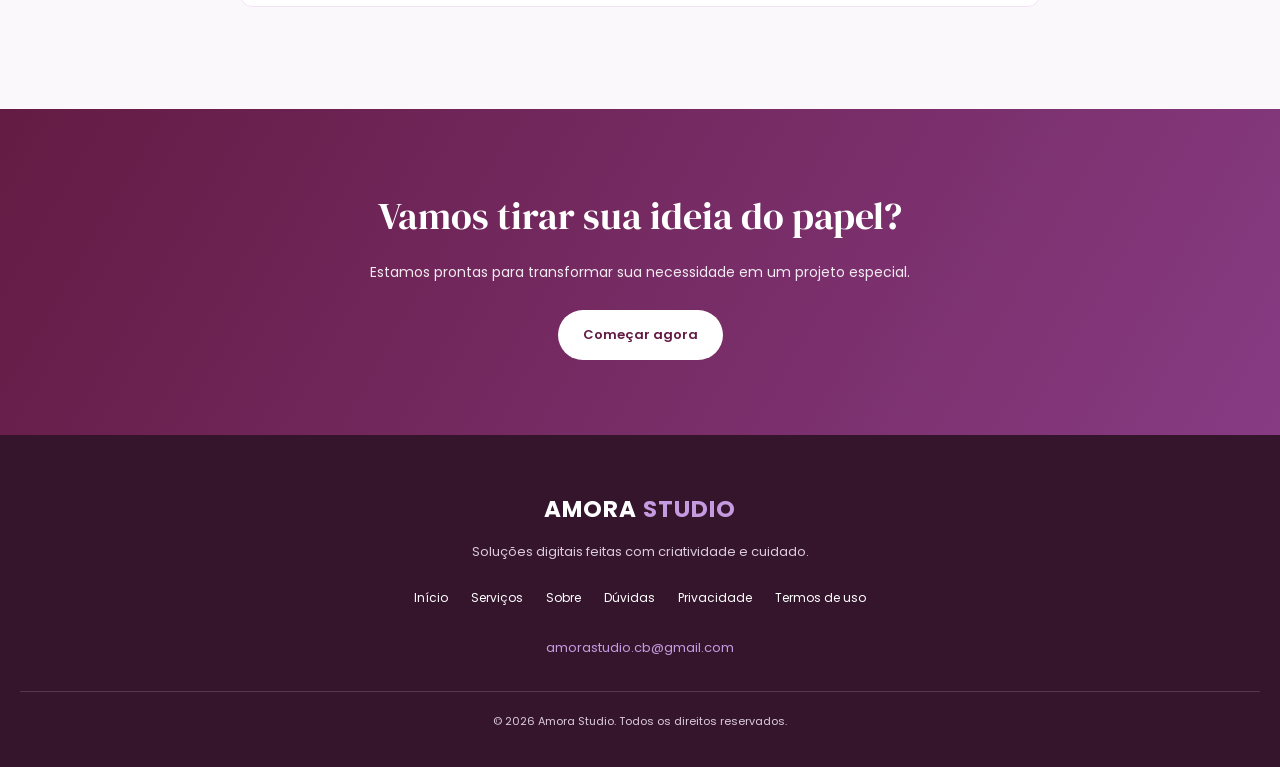
==== commit 9ec76d77: "Update index.html" ====
--- a/index.html
+++ b/index.html
@@ -6,15 +6,19 @@
     <meta name="viewport" content="width=device-width, initial-scale=1.0">
     <meta name="description" content="Amora Studio: serviços digitais, digitação, planilhas, convites e design personalizado.">
     <title>Amora Studio | Sua ideia merece ganhar forma</title>
+
     <link rel="stylesheet" href="style.css">
+
     <link rel="preconnect" href="https://fonts.googleapis.com">
+    <link rel="preconnect" href="https://fonts.gstatic.com" crossorigin>
     <link href="https://fonts.googleapis.com/css2?family=DM+Serif+Display&family=Poppins:wght@300;400;500;600;700&display=swap" rel="stylesheet">
 </head>
+
 <body>
 
 <header class="header">
     <a href="#inicio" class="logo">
-        <span class="logo-icon">●</span>
+        <span class="logo-icon">❁</span>
         AMORA <span>STUDIO</span>
     </a>
 
@@ -39,6 +43,7 @@
 </header>
 
 <main>
+
 <section class="hero" id="inicio">
     <div class="hero-content">
         <span class="tag">SEJA BEM-VINDO À AMORA STUDIO</span>
@@ -50,14 +55,23 @@
             e artes personalizadas, tudo feito com carinho
             e atenção a cada detalhe.
         </p>
+
         <div class="hero-buttons">
-            <a href="#servicos" class="btn-primary">Conheça nossos serviços</a>
-            <a href="cadastro.html" class="btn-secondary">Começar meu pedido</a>
+            <a href="#servicos" class="btn-primary">
+                Conheça nossos serviços
+            </a>
+
+            <a href="cadastro.html"
+               class="btn-secondary"
+               id="heroOrderLink">
+                Começar meu pedido
+            </a>
         </div>
     </div>
 
     <div class="hero-decoration">
-        <div class="amora-symbol">❁︎</div>
+        <div class="amora-symbol">❁</div>
+
         <div class="decoration-text">
             Criatividade em<br>
             cada detalhe.
@@ -65,76 +79,143 @@
     </div>
 </section>
 
+
 <section class="services section" id="servicos">
+
     <div class="section-heading">
         <span class="tag">NOSSAS SOLUÇÕES</span>
+
         <h2>O que podemos fazer <span>por você?</span></h2>
-        <p>Encontre o serviço ideal para transformar sua necessidade em realidade.</p>
+
+        <p>
+            Encontre o serviço ideal para transformar sua necessidade em realidade.
+        </p>
     </div>
 
     <div class="service-grid">
+
         <article class="service-card">
             <div class="service-icon">⌨</div>
+
             <h3>Digitação</h3>
-            <p>Transformamos manuscritos, imagens e documentos em arquivos digitais.</p>
-            <strong>A partir de R$ 5,00</strong>
-            <a href="servicos.html">Conhecer serviço →</a>
-        </article>
+
+            <p>
+                Transformamos manuscritos, imagens e documentos em arquivos digitais.
+            </p>
+
+            <strong>R$ 5,00 por página</strong>
+
+            <a href="servicos.html">Conhecer serviço →</a>
+        </article>
+
+
         <article class="service-card">
             <div class="service-icon">▤</div>
+
             <h3>Formatação</h3>
-            <p>Organização e apresentação profissional de documentos e trabalhos.</p>
-            <strong>A partir de R$ 4,00</strong>
-            <a href="servicos.html">Conhecer serviço →</a>
-        </article>
+
+            <p>
+                Organização e apresentação profissional de documentos e trabalhos.
+            </p>
+
+            <strong>R$ 4,00 por página</strong>
+
+            <a href="servicos.html">Conhecer serviço →</a>
+        </article>
+
+
         <article class="service-card">
             <div class="service-icon">▦</div>
+
             <h3>Planilhas</h3>
-            <p>Planilhas personalizadas para organizar dados, cálculos e informações.</p>
+
+            <p>
+                Planilhas personalizadas para organizar dados, cálculos e informações.
+            </p>
+
             <strong>A partir de R$ 15,00</strong>
-            <a href="servicos.html">Conhecer serviço →</a>
-        </article>
+
+            <a href="servicos.html">Conhecer serviço →</a>
+        </article>
+
+
         <article class="service-card">
             <div class="service-icon">♡</div>
+
             <h3>Convites</h3>
-            <p>Artes personalizadas para aniversários, casamentos e celebrações.</p>
-            <strong>A partir de R$ 20,00</strong>
-            <a href="servicos.html">Conhecer serviço →</a>
-        </article>
+
+            <p>
+                Artes personalizadas para aniversários, casamentos e celebrações.
+            </p>
+
+            <strong>R$ 20,00</strong>
+
+            <a href="servicos.html">Conhecer serviço →</a>
+        </article>
+
+
         <article class="service-card">
             <div class="service-icon">▧</div>
+
             <h3>Banners e cartazes</h3>
-            <p>Materiais visuais para divulgação, eventos e comunicados.</p>
-            <strong>A partir de R$ 18,00</strong>
-            <a href="servicos.html">Conhecer serviço →</a>
-        </article>
+
+            <p>
+                Materiais visuais para divulgação, eventos e comunicados.
+            </p>
+
+            <strong>
+                Banners: R$ 18,00 | Cartazes: R$ 25,00
+            </strong>
+
+            <a href="servicos.html">Conhecer serviço →</a>
+        </article>
+
+
         <article class="service-card">
             <div class="service-icon">▱</div>
+
             <h3>Apresentações</h3>
-            <p>Criação e melhoria de apresentações bonitas e organizadas.</p>
-            <strong>A partir de R$ 25,00</strong>
-            <a href="servicos.html">Conhecer serviço →</a>
-        </article>
+
+            <p>
+                Criação e melhoria de apresentações bonitas e organizadas.
+            </p>
+
+            <strong>
+                Melhoria: R$ 25,00 | Criação: R$ 35,00
+            </strong>
+
+            <a href="servicos.html">Conhecer serviço →</a>
+        </article>
+
     </div>
 
     <div class="center">
-        <a href="servicos.html" class="btn-primary">Ver catálogo completo</a>
-    </div>
-</section>
+        <a href="servicos.html" class="btn-primary">
+            Ver catálogo completo
+        </a>
+    </div>
+
+</section>
+
 
 <section class="how section" id="como-funciona">
+
     <div class="section-heading">
         <span class="tag">SIMPLES E PRÁTICO</span>
+
         <h2>Como funciona?</h2>
+
         <p>Seu pedido em poucos passos.</p>
     </div>
 
     <div class="steps">
+
         <div class="step">
             <span>01</span>
             <h3>Escolha</h3>
             <p>Encontre o serviço que você precisa.</p>
         </div>
+
         <div class="step">
             <span>02</span>
             <h3>Solicite</h3>
@@ -150,16 +231,22 @@
         <div class="step">
             <span>04</span>
             <h3>Receba</h3>
-            <p>Acompanhe o trabalho e receba seu arquivo.</p>
-        </div>
-    </div>
-</section>
+            <p>Acompanhe o trabalho e receba seus arquivos após a confirmação do pagamento.</p>
+        </div>
+
+    </div>
+
+</section>
+
 
 <section class="about section" id="sobre">
+
     <div>
         <span class="tag">CONHEÇA A AMORA</span>
+
         <h2>Criatividade, cuidado e atenção em cada detalhe.</h2>
     </div>
+
     <div>
         <p>
             A Amora Studio nasceu com a proposta de oferecer
@@ -167,51 +254,90 @@
             Acreditamos que cada ideia merece ser apresentada
             com cuidado, criatividade e qualidade.
         </p>
+
         <p>
             Nosso compromisso é transformar necessidades
             em resultados, sempre valorizando cada detalhe.
         </p>
     </div>
-</section>
+
+</section>
+
 
 <section class="faq section" id="faq">
+
     <div class="section-heading">
         <span class="tag">PRECISA DE AJUDA?</span>
+
         <h2>Perguntas frequentes</h2>
     </div>
 
     <details>
         <summary>Os preços são fixos?</summary>
-        <p>Os preços apresentados são valores iniciais. O orçamento pode variar conforme a complexidade do serviço.</p>
+
+        <p>
+            Os preços apresentados são valores iniciais.
+            O orçamento pode variar conforme a complexidade do serviço.
+        </p>
     </details>
+
     <details>
         <summary>Como solicito um serviço?</summary>
-        <p>Crie sua conta, escolha o serviço e preencha o formulário de solicitação.</p>
+
+        <p>
+            Crie sua conta, escolha o serviço e preencha o formulário de solicitação.
+        </p>
     </details>
 
     <details>
         <summary>Como acompanho meu pedido?</summary>
-        <p>Você poderá acompanhar as atualizações pela área Minha conta.</p>
+
+        <p>
+            Você poderá acompanhar as atualizações pela área Minha conta.
+        </p>
     </details>
 
     <details>
         <summary>Como recebo meu trabalho?</summary>
-        <p>Os arquivos finais serão disponibilizados na sua área de pedidos.</p>
+
+        <p>
+            Após a confirmação do pagamento pela Amora Studio,
+            os arquivos finais serão disponibilizados na sua área de pedidos.
+        </p>
     </details>
-</section>
+
+</section>
+
 
 <section class="final-cta">
+
     <h2>Vamos tirar sua ideia do papel?</h2>
-    <p>Estamos prontas para transformar sua necessidade em um projeto especial.</p>
-    <a href="cadastro.html" class="btn-light">Começar agora</a>
+
+    <p>
+        Estamos prontas para transformar sua necessidade em um projeto especial.
+    </p>
+
+    <a href="cadastro.html"
+       class="btn-light"
+       id="finalOrderLink">
+        Começar agora
+    </a>
+
 </section>
 
 </main>
 
+
 <footer class="footer">
-    <a href="#inicio" class="logo">AMORA <span>STUDIO</span></a>
-
-    <p>Soluções digitais feitas com criatividade e cuidado.</p>
+
+    <a href="#inicio" class="logo">
+        AMORA <span>STUDIO</span>
+    </a>
+
+    <p>
+        Soluções digitais feitas com criatividade e cuidado.
+    </p>
+
     <div class="footer-links">
         <a href="#inicio">Início</a>
         <a href="#servicos">Serviços</a>
@@ -228,7 +354,9 @@
     <p class="copyright">
         © <span id="year">2026</span> Amora Studio. Todos os direitos reservados.
     </p>
+
 </footer>
+
 
 <script src="script.js"></script>
 
@@ -238,17 +366,39 @@
     const accountLink = document.getElementById("accountLink");
     const adminLink = document.getElementById("adminLink");
 
+    const heroOrderLink = document.getElementById("heroOrderLink");
+    const finalOrderLink = document.getElementById("finalOrderLink");
+
+
     async function atualizarLinks(session) {
+
         if (!session) {
             accountLink.href = "login.html";
             accountLink.textContent = "Minha conta";
+
             adminLink.hidden = true;
+
+            heroOrderLink.href = "cadastro.html";
+            heroOrderLink.textContent = "Começar meu pedido";
+
+            finalOrderLink.href = "cadastro.html";
+            finalOrderLink.textContent = "Começar agora";
+
             return;
         }
 
+
         accountLink.href = "painel.html";
         accountLink.textContent = "Minha conta";
+
         adminLink.hidden = true;
+
+        heroOrderLink.href = "pedido.html";
+        heroOrderLink.textContent = "Fazer meu pedido";
+
+        finalOrderLink.href = "pedido.html";
+        finalOrderLink.textContent = "Fazer meu pedido";
+
 
         const { data: perfil, error } = await supabase
             .from("profiles")
@@ -256,15 +406,23 @@
             .eq("id", session.user.id)
             .maybeSingle();
 
+
         if (error) {
-            console.error("Erro ao verificar permissão administrativa:", error);
+            console.error(
+                "Erro ao verificar permissão administrativa:",
+                error
+            );
+
             return;
         }
 
+
         adminLink.hidden = perfil?.is_admin !== true;
     }
 
+
     async function verificarSessaoInicial() {
+
         const { data, error } = await supabase.auth.getSession();
 
         if (error) {
@@ -275,13 +433,18 @@
         await atualizarLinks(data.session);
     }
 
+
     verificarSessaoInicial();
 
+
     supabase.auth.onAuthStateChange((event, session) => {
+
         setTimeout(() => {
             atualizarLinks(session);
         }, 0);
+
     });
+
 </script>
 
 </body>
--- a/style.css
+++ b/style.css
@@ -545,6 +545,125 @@
     font-size: 11px;
 }
 
+/* PÁGINAS DE AUTENTICAÇÃO */
+
+.auth-container {
+    min-height: 100vh;
+    width: 100%;
+    padding: 25px;
+    display: flex;
+    align-items: center;
+    justify-content: center;
+    background:
+        radial-gradient(circle at 85% 15%, #E9D8F2 0, transparent 35%),
+        linear-gradient(135deg, #F6ECFA, #FFFCFF);
+}
+
+.auth-card {
+    width: 100%;
+    max-width: 460px;
+    padding: 42px;
+    background: var(--branco);
+    border: 1px solid #F0E4F3;
+    border-radius: 20px;
+    box-shadow: 0 10px 40px rgba(100, 27, 67, .09);
+}
+
+.auth-card h1 {
+    font-family: 'DM Serif Display', serif;
+    color: var(--vinho);
+    font-size: 32px;
+    font-weight: 400;
+    line-height: 1.25;
+    margin-bottom: 10px;
+}
+
+.auth-card > p {
+    color: var(--cinza);
+    font-size: 13px;
+    margin-bottom: 25px;
+}
+
+.auth-card form label {
+    display: block;
+    color: #514751;
+    font-size: 12px;
+    margin: 17px 0 7px;
+}
+
+.auth-card form input {
+    display: block;
+    width: 100%;
+    padding: 13px;
+    border: 1px solid #E5D9E9;
+    border-radius: 9px;
+    background: white;
+    color: var(--texto);
+    font-family: inherit;
+    font-size: 13px;
+    outline: none;
+}
+
+.auth-card form input:focus {
+    border-color: var(--roxo);
+    box-shadow: 0 0 0 3px rgba(135, 59, 131, .10);
+}
+
+.auth-card form input:disabled {
+    background: #F7F3F8;
+    cursor: not-allowed;
+}
+
+.auth-card form button {
+    display: block;
+    width: 100%;
+    margin-top: 22px;
+    padding: 14px;
+    border: none;
+    border-radius: 9px;
+    background: var(--vinho);
+    color: white;
+    font-family: inherit;
+    font-size: 14px;
+    font-weight: 600;
+    cursor: pointer;
+}
+
+.auth-card form button:hover:not(:disabled) {
+    background: var(--roxo);
+}
+
+.auth-card form button:disabled {
+    opacity: .6;
+    cursor: not-allowed;
+}
+
+.auth-card form #mensagem {
+    margin-top: 18px;
+    padding: 12px;
+    border-radius: 8px;
+    background: #F7F1F8;
+    color: var(--roxo);
+    font-size: 12px;
+    line-height: 1.6;
+}
+
+.auth-card form #mensagem:empty {
+    display: none;
+}
+
+.auth-card > a {
+    display: block;
+    margin-top: 22px;
+    color: var(--roxo);
+    text-align: center;
+    font-size: 12px;
+}
+
+.auth-card > a:hover {
+    color: var(--vinho);
+}
+
 /* RESPONSIVIDADE */
 
 @media (max-width: 1000px) {
@@ -678,6 +797,18 @@
     .final-cta h2 {
         font-size: 30px;
     }
+
+    .auth-container {
+        padding: 18px;
+    }
+
+    .auth-card {
+        padding: 30px 23px;
+    }
+
+    .auth-card h1 {
+        font-size: 29px;
+    }
 }
 
 @media (max-width: 380px) {
@@ -688,4 +819,8 @@
     .hero-buttons a {
         width: 100%;
     }
-}
+
+    .auth-card {
+        padding: 27px 20px;
+    }
+}
